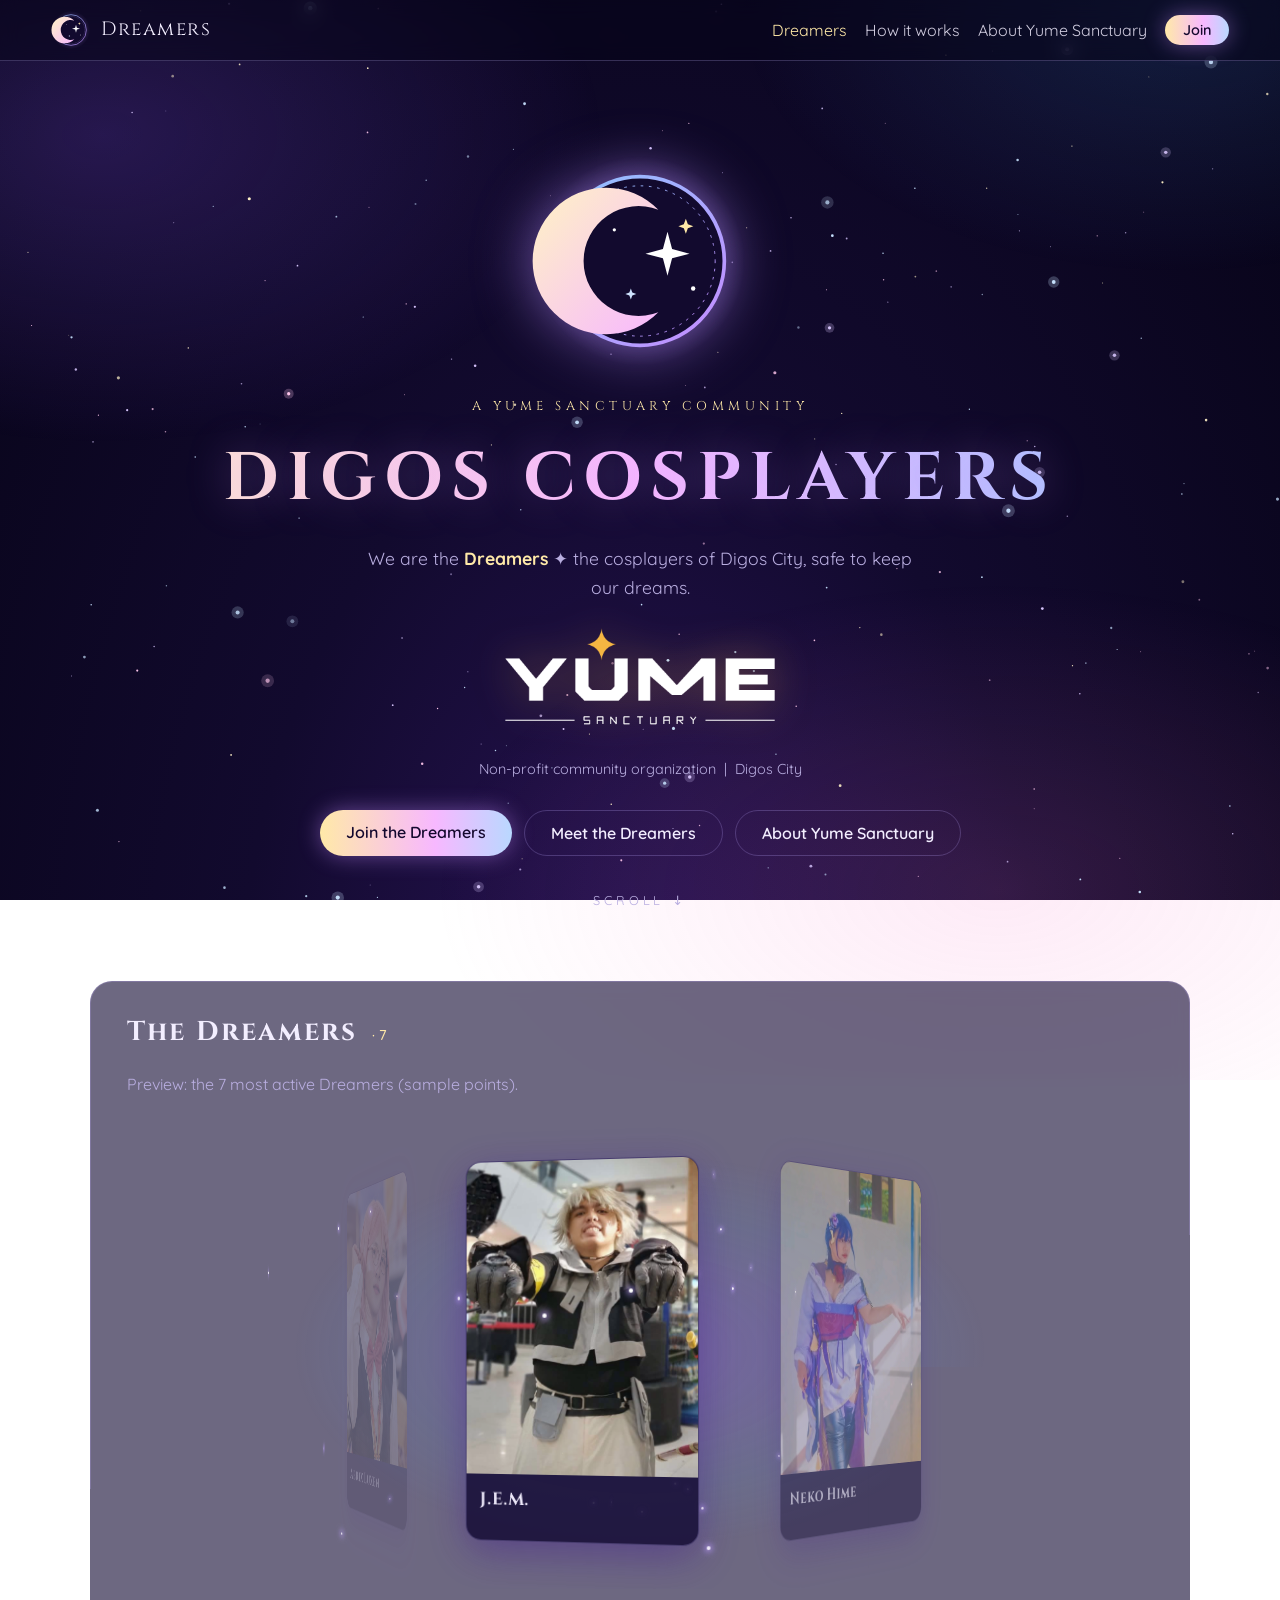
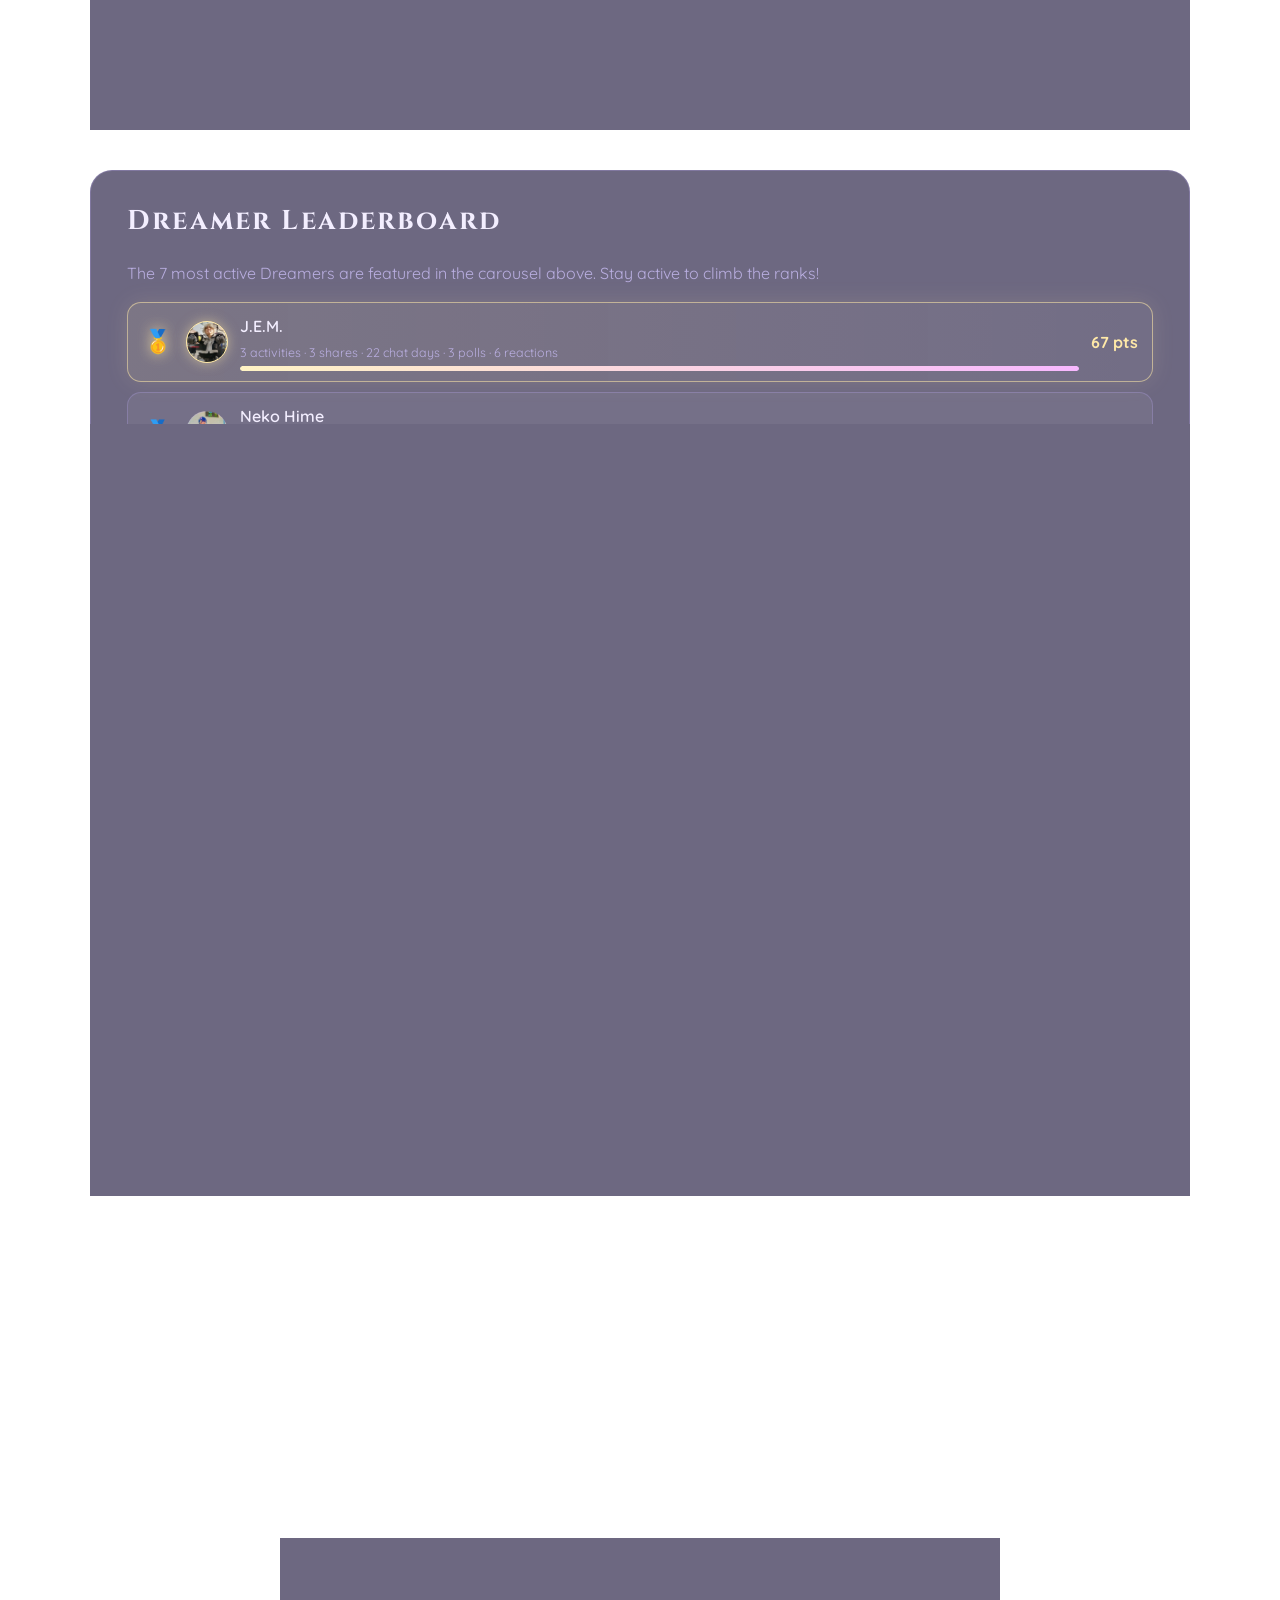
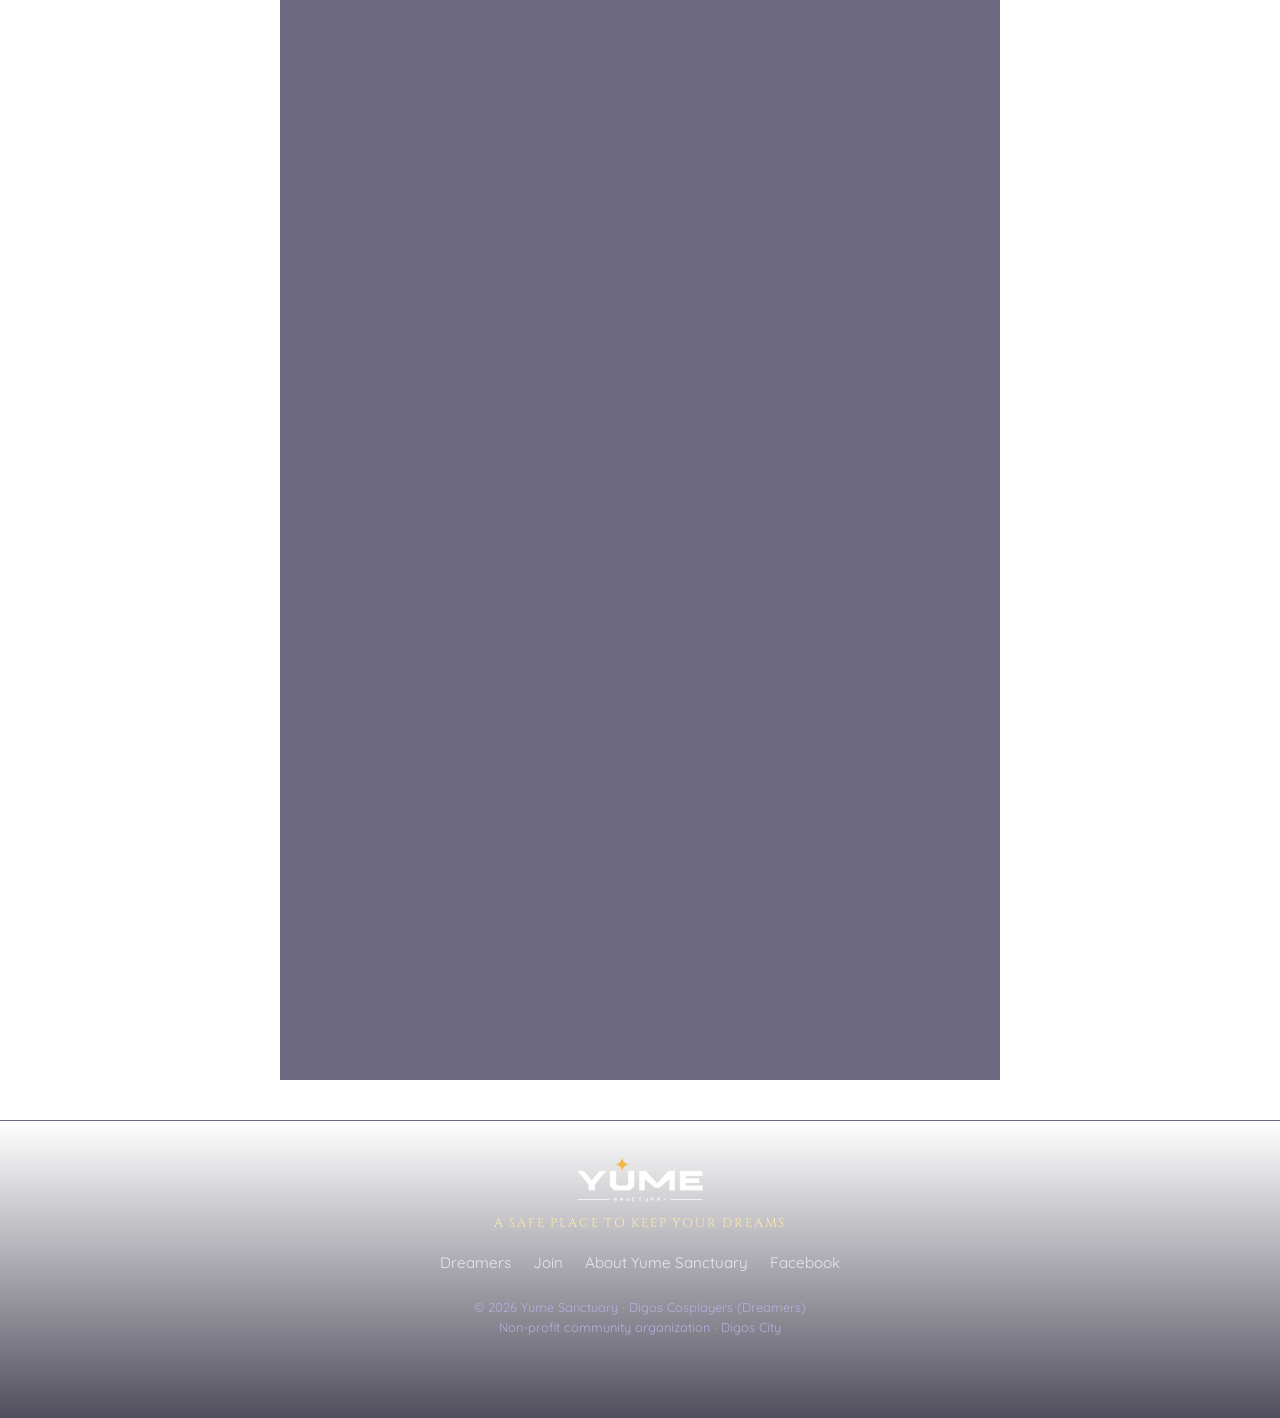
==== index.html @ a228b3a6 "Orbit carousel with stars for ranking mode; A-Z all Dreamers popup Co-Authored-By: Claude Sonnet 5.5" ====
<!doctype html>
<html lang="en">
<head>
<meta charset="utf-8">
<meta name="viewport" content="width=device-width, initial-scale=1">
<title>Yume Sanctuary · Digos Cosplayers · Dreamers</title>
<meta name="description" content="Yume Sanctuary is a non-profit community in Digos City: a safe place to keep your dreams. Meet the Dreamers, the Digos Cosplayers, and join the roster.">
<meta name="theme-color" content="#070418">
<meta property="og:type" content="website">
<meta property="og:title" content="Yume Sanctuary · Digos Cosplayers (Dreamers)">
<meta property="og:description" content="A safe place to keep your dreams. Non-profit community organization, Digos City.">
<meta property="og:image" content="https://james-marketer.github.io/dreamers-digos-cosplayers/logo.svg">
<meta name="twitter:card" content="summary">
<link rel="icon" href="logo.svg?v=36" type="image/svg+xml">
<link rel="preconnect" href="https://fonts.googleapis.com">
<link rel="preconnect" href="https://fonts.gstatic.com" crossorigin>
<link href="https://fonts.googleapis.com/css2?family=Cinzel:wght@500;700&family=Quicksand:wght@400;500;600&family=Noto+Serif+JP:wght@500&display=swap" rel="stylesheet">
<link rel="stylesheet" href="style.css?v=36">
</head>
<body>
<a class="skip" href="#main">Skip to content</a>
<canvas id="sky" aria-hidden="true"></canvas>

<header class="nav">
  <a class="brand" href="#top"><img src="logo.svg?v=36" alt="" width="40" height="40"><span>Dreamers</span></a>
  <button class="menu" id="menu" aria-label="Menu" aria-expanded="false" aria-controls="nav"><span></span><span></span><span></span></button>
  <nav id="nav">
    <a href="#members">Dreamers</a>
    <a href="#how">How it works</a>
    <a href="#about" data-open="yume">About Yume Sanctuary</a>
    <a href="#join" class="btn small">Join</a>
  </nav>
</header>

<main id="main">
<span id="top"></span>
  <!-- HERO -->
  <section class="hero">
    <img class="logo" src="logo.svg?v=36" alt="Dreamers logo" width="200" height="200">
    <p class="eyebrow">a Yume Sanctuary community</p>
    <h1>DIGOS COSPLAYERS</h1>
    <p class="tag">We are the <strong>Dreamers</strong> ✦ the cosplayers of Digos City, safe to keep our dreams.</p>
    <a class="ys" href="https://www.facebook.com/yumesanctuarydigos" target="_blank" rel="noopener noreferrer" aria-label="Yume Sanctuary: a safe place to keep your dreams">
      <img src="yume-sanctuary-light.png" alt="Yume Sanctuary" width="280" height="104">
    </a>
    <p class="muted small">Non-profit community organization &nbsp;|&nbsp; Digos City</p>
    <div class="cta">
      <a href="#join" class="btn">Join the Dreamers</a>
      <a href="#members" class="btn ghost">Meet the Dreamers</a>
      <button type="button" class="btn ghost" data-open="yume">About Yume Sanctuary</button>
    </div>
  </section>

  <!-- DREAMERS ROSTER -->

  <section id="members" class="panel wide">
    <h2>The Dreamers <small id="count"></small></h2>
    <p class="sub" id="memSub">Approved members of Digos Cosplayers.</p>
    <input id="search" class="search" type="search" placeholder="Search by name or character…" aria-label="Search members" hidden>
    <div id="grid" class="grid" aria-live="polite"></div>
    <div id="carCtl" class="car-ctl" hidden>
      <button type="button" id="carPrev" aria-label="Previous dreamer">‹</button>
      <span>Drag, tap a side card, or use the arrows</span>
      <button type="button" id="carNext" aria-label="Next dreamer">›</button>
    </div>
    <p id="gridMsg" class="muted"></p>
    <p class="allwrap"><button type="button" id="allBtn" class="btn ghost" hidden>View all Dreamers</button></p>
  </section>

  <!-- RANKING -->
  <section class="panel wide reveal" id="ranking" hidden>
    <h2>Dreamer Leaderboard</h2>
    <p class="sub">The 7 most active Dreamers are featured in the carousel above. Stay active to climb the ranks!</p>
    <ol id="board" class="board"></ol>
    <p id="boardMsg" class="muted"></p>
    <h3>How to earn points</h3>
    <div class="pts">
      <div><b>+10</b><span>Join a face-to-face community activity</span></div>
      <div><b>+2</b><span>Share one of our activity posts (must be public)</span></div>
      <div><b>+1</b><span>Chat in the group chat or Messenger each day</span></div>
      <div><b>+1</b><span>Answer a poll question</span></div>
      <div><b>+1</b><span>React to a Yume Sanctuary post</span></div>
    </div>
  </section>

  <section class="block reveal" id="how">
    <h2>How joining works</h2>
    <div class="steps">
      <div class="step"><b>1</b><h3>Register</h3><p>Tell us your cosplayer name, a bit about you, and add photo proof of a past cosplay.</p></div>
      <div class="step"><b>2</b><h3>Get approved</h3><p>Our team checks your registration and keeps your phone number private.</p></div>
      <div class="step"><b>3</b><h3>Join the roster</h3><p>Your Dreamer card appears on this page, and you hear about shoots, meetups and events.</p></div>
    </div>
  </section>

  <section id="join" class="panel reveal">
    <h2>Join the Dreamers</h2>
    <p class="sub">Register as a Digos cosplayer. Your phone number is only seen by the organizers. It is never shown on this site.</p>
    <form id="form" novalidate>
      <label>Cosplayer Name *
        <input name="name" required maxlength="80" autocomplete="nickname" placeholder="e.g. Hikari">
      </label>
      <label>Past cosplay (characters / series)
        <textarea name="character" rows="3" maxlength="400" placeholder="List your past cosplays, e.g.&#10;Nezuko Kamado — Demon Slayer&#10;Raiden Shogun — Genshin Impact"></textarea>
      </label>
      <label>About you *
        <textarea name="details" required maxlength="600" rows="4" placeholder="Tell us about yourself, how long you've cosplayed, favorite series…"></textarea>
        <small id="cnt" class="cnt">0 / 600</small>
      </label>
      <label>Proof of past cosplay * <small>(1 to 4 photos, tap to add more)</small>
        <input id="photos" type="file" accept="image/*" multiple>
      </label>
      <div id="previews" class="previews"></div>
      <label>Facebook profile link *
        <input name="facebook" type="url" required placeholder="https://facebook.com/your.profile">
      </label>
      <label>Phone number *
        <input name="phone" type="tel" required inputmode="tel" placeholder="09xx xxx xxxx" autocomplete="tel">
      </label>
      <input class="hp" name="website" tabindex="-1" autocomplete="off" aria-hidden="true">
      <label class="check"><input type="checkbox" name="consent" required>
        <span>I agree that my name, details, photos and Facebook link may be shown on this page once approved. My phone number stays private. I will follow the Yume Sanctuary code of conduct.</span></label>
      <button class="btn" id="submit" type="submit">Send my dream ✦</button>
      <p id="formMsg" class="formmsg" role="status"></p>
    </form>
  </section>
</main>

<footer>
  <a class="flogo" href="https://www.facebook.com/yumesanctuarydigos" target="_blank" rel="noopener noreferrer"><img src="yume-sanctuary-light.png" alt="Yume Sanctuary on Facebook" width="130" height="48"></a>
  <p class="fsub">A safe place to keep your dreams</p>
  <nav class="flinks" aria-label="Footer">
    <a href="#members">Dreamers</a>
    <a href="#join">Join</a>
    <a href="#about" data-open="yume">About Yume Sanctuary</a>
    <a href="https://www.facebook.com/yumesanctuarydigos" target="_blank" rel="noopener noreferrer">Facebook</a>
  </nav>
  <p class="fcopy">© <span id="yr"></span> Yume Sanctuary · Digos Cosplayers (Dreamers)<br>Non-profit community organization · Digos City</p>
</footer>

<div id="roster" class="modal" role="dialog" aria-modal="true" aria-labelledby="rosterTitle" hidden>
  <div class="modal-box narrow">
    <button type="button" class="modal-x" data-close aria-label="Close">×</button>
    <header class="modal-head"><h2 id="rosterTitle">All Dreamers</h2><p class="sub" id="rosterSub"></p></header>
    <ol id="rosterList" class="rlist"></ol>
  </div>
</div>

<div id="yume" class="modal" role="dialog" aria-modal="true" aria-labelledby="yumeTitle" hidden>
  <div class="modal-box">
    <button type="button" class="modal-x" data-close aria-label="Close">×</button>
    <header class="modal-head">
      <img src="yume-sanctuary-light.png" alt="Yume Sanctuary" width="200" height="74">
      <h2 id="yumeTitle">About Yume Sanctuary</h2>
      <p class="muted">A safe place to keep your dreams · Non-profit community organization, Digos City</p>
      <a class="btn small" href="https://www.facebook.com/yumesanctuarydigos" target="_blank" rel="noopener noreferrer">Visit our Facebook page</a>
    </header>
  <!-- ABOUT / NAME MEANING -->
  <section id="about" class="panel wide">
    <h2>The meaning behind our name</h2>
    <div class="equation">
      <div><b class="jp">夢</b><span>Yume</span><small>Dream</small></div>
      <i>+</i>
      <div><b>⌂</b><span>Sanctuary</span><small>A safe place</small></div>
      <i>=</i>
      <div class="sum"><b>✦</b><span>A safe place to keep your dreams</span></div>
    </div>
    <p class="center">Every member's passion is <strong>safe, respected and celebrated</strong> here.</p>
    <p class="center muted">Yume Sanctuary is a non-profit that creates safe, fun and interactive events for the youth of Digos. The <strong>Dreamers</strong> are our cosplay community: Digos cosplayers of every level.</p>
  </section>

  <!-- WHY WE EXIST -->
  <section id="why" class="block">
    <h2>Why we exist</h2>
    <div class="cards">
      <div class="perk"><span>☾</span><h3>Hobbies still face judgment</h3><p>Cosplay and other interests are not yet widely accepted, so many young people hide what they love.</p></div>
      <div class="perk"><span>➤</span><h3>Events are far from home</h3><p>Davao and GenSan are the usual destinations, costing Digos hobbyists hours of travel and a lot of money.</p></div>
      <div class="perk"><span>⌂</span><h3>Digos needs its own place</h3><p>Digos has the fans but no year-round, community-run place built for them to meet, play and grow. They deserve a sanctuary close to home.</p></div>
    </div>
  </section>

  <!-- VISION & MISSION -->
  <section id="mission" class="panel wide">
    <h2>Our vision</h2>
    <blockquote>A Digos where every young person can dream freely and pursue what they love, with friends and without judgment, in a community strong enough to sustain itself.</blockquote>
    <div class="chips"><span>Safe</span><span>Local</span><span>Self-sustaining</span></div>

    <h2 class="gap">Our mission</h2>
    <p class="sub">Yume Sanctuary is a non-profit that creates safe, fun and interactive events for the youth of Digos.</p>
    <div class="cards five">
      <div class="mini"><h3>Organize events</h3><p>TCG, Pokémon, cosplay, fighting games and more.</p></div>
      <div class="mini"><h3>Protect the community</h3><p>Clear conduct rules, trained volunteers, safe reporting.</p></div>
      <div class="mini"><h3>Normalize hobbies</h3><p>Try cosplay and new hobbies without judgment.</p></div>
      <div class="mini"><h3>Partner locally</h3><p>Work with local businesses such as Minna and Maivan.</p></div>
      <div class="mini"><h3>Keep Digos at the center</h3><p>Make Digos the hub, not Davao or GenSan, and save families the time and cost of travel.</p></div>
    </div>
  </section>

  <!-- WHAT WE BRING -->
  <section id="bring" class="block">
    <h2>What we bring to Digos</h2>
    <div class="cards five">
      <div class="mini"><h3>TCG</h3><p>Tournaments, trading and casual play.</p></div>
      <div class="mini hl"><h3>Cosplay</h3><p>Meetups and showcases for all levels. This is where the Dreamers shine.</p></div>
      <div class="mini"><h3>Pokémon</h3><p>Leagues, trade days and meetups.</p></div>
      <div class="mini"><h3>Fighting games</h3><p>Tekken and other competitive games.</p></div>
      <div class="mini"><h3>And more</h3><p>Hobbies our community asks for.</p></div>
    </div>
  </section>

  <!-- PROOF: HOBBY MANIA -->
  <section id="event" class="panel wide">
    <h2>Proof it works: Hobby Mania Digos</h2>
    <p class="sub">Hobbie.TaaT's Hobby Mania, Digos Edition, organized by Hobbie.TaaT with GMall of Digos.</p>
    <div class="facts">
      <div><small>Dates</small><b>October 4 to 10, 2026</b></div>
      <div><small>Venue</small><b>Atrium, Upper Ground Floor, GMall of Digos</b></div>
    </div>
    <div class="stats">
      <div><b data-n="7">7</b><span>days of hobby activities</span></div>
      <div><b data-n="5">5+</b><span>TCG titles in tournaments</span></div>
      <div><b data-n="6">6</b><span>Mindanao cities invited</span></div>
    </div>

    <h3 class="gap">A full week of hobbies</h3>
    <div class="cards four">
      <div class="mini"><h3>TCG tournaments</h3><p>Pokémon, Flesh and Blood, Yu-Gi-Oh!, Vanguard, Cookie Run.</p></div>
      <div class="mini"><h3>Beyblade</h3><p>A tournament for the strongest combo.</p></div>
      <div class="mini hl"><h3>Cosplay Showdown</h3><p>Characters brought to life on stage.</p></div>
      <div class="mini"><h3>Learn to Play</h3><p>Beginner sessions for new TCG players.</p></div>
      <div class="mini"><h3>Exhibits</h3><p>Toys, figures, diecast and trading cards.</p></div>
      <div class="mini"><h3>Merchants</h3><p>Collectibles, cards and rare finds.</p></div>
      <div class="mini"><h3>Special guests</h3><p>Guests invited to Digos for the week.</p></div>
      <div class="mini"><h3>Champions</h3><p>Day 1 titles in FAB, Cookie Run, Yu-Gi-Oh! and Vanguard.</p></div>
    </div>

    <h3 class="gap">Online reach of the event</h3>
    <div class="reach" id="reach"></div>

    <h3 class="gap">A call to all of Mindanao</h3>
    <p>The call went out to <strong>Digos, Davao, GenSan, Koronadal, Tagum and CDO</strong> to meet in one venue in Digos. What the event showed: the energy is already here. What Yume adds: <strong>a safe, year-round home for that energy, run by the community itself.</strong></p>
    <p class="src">Source: Facebook posts by Hobbie.TaaT, Gaisano Mall of Digos and Panorama Club of Cor Jesu College (public, as of Oct 19, 2026).</p>
  </section>

  <!-- HUB -->
  <section id="hub" class="block">
    <h2>Digos as the regional hub</h2>
    <div class="cards two">
      <div class="perk"><h3>Today</h3><p>Digos hobbyists travel to Davao or GenSan, spending time and money to attend events.</p></div>
      <div class="perk hl"><h3>Our goal</h3><p>Digos hosts the events, so the community and its visitors come to us.</p></div>
    </div>
  </section>

  <!-- GOALS -->
  <section id="goals" class="panel wide">
    <h2>From one week to year-round</h2>
    <div class="steps">
      <div class="step"><b>1</b><h3>Start small</h3><ul><li>Small, regular events with local business partners</li><li>Code of conduct and safety team in place</li><li>A core team of volunteers</li></ul></div>
      <div class="step"><b>2</b><h3>Make Digos a hub</h3><ul><li>Recurring TCG, Pokémon, cosplay, Beyblade and Tekken events</li><li>Draw hobbyists from nearby cities</li><li>Partner with schools and local government</li></ul></div>
      <div class="step"><b>3</b><h3>Sustain ourselves</h3><ul><li>Community-funded events with no sponsor needed</li><li>Local youth trained to lead and organize</li><li>Digos known as the region's hobby-event hub</li></ul></div>
    </div>
  </section>

  <!-- SAFETY -->
  <section id="safety" class="block">
    <h2>A sanctuary you can trust</h2>
    <div class="cards four">
      <div class="perk"><span>✦</span><h3>Clear code of conduct</h3><p>No harassment, bullying or hate. Posted and enforced at every event.</p></div>
      <div class="perk"><span>☾</span><h3>Trained volunteers</h3><p>Friendly staff on hand to keep everyone safe and welcome.</p></div>
      <div class="perk"><span>❖</span><h3>Safe reporting</h3><p>A simple, private way to raise concerns, and we act on them.</p></div>
      <div class="perk"><span>♡</span><h3>Open to every newcomer</h3><p>Youth-focused, beginner-friendly and judgment-free.</p></div>
    </div>
  </section>

  <!-- SELF-SUSTAINING -->
  <section id="path" class="panel wide">
    <h2>The path to self-sustaining</h2>
    <div class="steps">
      <div class="step"><b>①</b><h3>Partner-supported</h3><p>Local businesses such as <strong>Minna</strong> and <strong>Maivan</strong> help us host the first events.</p></div>
      <div class="step"><b>②</b><h3>Community-funded</h3><p>Ticket fees, vendor booths, merch and memberships begin to cover costs.</p></div>
      <div class="step"><b>③</b><h3>Self-sustaining</h3><p>The community funds its own events, with no sponsor required.</p></div>
    </div>
    <p class="center gap"><em>Our long-term test: can the community run an event without outside sponsors?</em></p>
  </section>

  <!-- VALUES -->
  <section id="values" class="block">
    <h2>What we stand for</h2>
    <div class="cards six">
      <div class="mini"><h3>Safety</h3><p>Everyone can be themselves.</p></div>
      <div class="mini"><h3>Acceptance</h3><p>Every hobby is welcome.</p></div>
      <div class="mini"><h3>Community first</h3><p>Members shape our events.</p></div>
      <div class="mini"><h3>Local pride</h3><p>Growing Digos together.</p></div>
      <div class="mini"><h3>Sustainability</h3><p>Built to stand on our own.</p></div>
      <div class="mini"><h3>Fun</h3><p>Play, laugh and make friends.</p></div>
    </div>
  </section>

  <!-- PARTNER -->
  <section id="partner" class="panel wide">
    <h2>Ways to partner with us</h2>
    <div class="cards four">
      <div class="mini"><h3>Venues and malls</h3><p>Host events in your space and bring steady foot traffic from young hobbyists.</p></div>
      <div class="mini"><h3>Local businesses</h3><p>Booths, co-branding and product exposure to an engaged community.</p></div>
      <div class="mini"><h3>Schools and student groups</h3><p>Volunteers, photo and media teams, and youth leaders.</p></div>
      <div class="mini"><h3>Sponsors</h3><p>Prizes and tournament support, or backing for our safety program.</p></div>
    </div>
    <p class="center">Partners gain goodwill, visibility with young hobbyists, and a place at the start of Digos' hobby hub.</p>
    <h2 class="center gap">One city. One community.</h2>
    <p class="center sub">Dream freely. Play together. Help us build Digos' sanctuary for dreams.</p>
    <div class="cta">
      <a class="btn" id="btnPartner" href="#join">Partner</a>
      <a class="btn" id="btnVolunteer" href="#join">Volunteer</a>
      <a class="btn ghost" href="#join">Attend</a>
    </div>
    <p id="contactLine" class="center muted small" hidden></p>
  </section>


  </div>
</div>

<button id="toTop" class="totop" aria-label="Back to top" hidden>↑</button>

<div id="lb" class="lb" hidden>
  <button class="lbx" aria-label="Close">×</button>
  <button class="lbn prev" aria-label="Previous">‹</button>
  <img alt="Cosplay proof">
  <button class="lbn next" aria-label="Next">›</button>
</div>

<script src="config.js?v=36"></script>
<script src="app.js?v=36"></script>
</body>
</html>
---- style.css ----
:root{
  --bg:#070418; --ink:#f3eeff; --muted:#b9aee0; --line:rgba(190,170,255,.25);
  --card:rgba(20,12,52,.62); --accent:#c58bff; --accent2:#8ec5ff; --gold:#ffe9a8;
}
*{box-sizing:border-box}
html{scroll-behavior:smooth}
body{
  margin:0; color:var(--ink); font-family:"Quicksand",system-ui,sans-serif; line-height:1.65;
  background:radial-gradient(ellipse at 50% 120%,#2a1458 0%,#120a2e 45%,var(--bg) 100%) fixed;
  min-height:100vh;
}
#sky{position:fixed; inset:0; width:100%; height:100%; z-index:-1; display:block}
a{color:var(--accent2)}
h1,h2,.brand span,.eyebrow{font-family:"Cinzel",serif}

.nav{
  position:sticky; top:0; z-index:10; display:flex; justify-content:space-between; align-items:center;
  padding:10px max(16px,4vw); backdrop-filter:blur(10px); background:rgba(7,4,24,.55); border-bottom:1px solid var(--line);
}
.brand{display:flex; align-items:center; gap:10px; text-decoration:none; color:var(--ink); font-size:1.2rem; letter-spacing:.08em}
.nav nav{display:flex; gap:18px; align-items:center}
.nav nav a{color:var(--ink); text-decoration:none; opacity:.85}
.nav nav a:hover{opacity:1}

.hero{text-align:center; padding:clamp(48px,10vh,110px) 16px 70px}
.logo{width:min(220px,55vw); height:auto; filter:drop-shadow(0 0 28px rgba(181,140,255,.6)); animation:float 6s ease-in-out infinite}
@keyframes float{50%{transform:translateY(-10px)}}
.eyebrow{margin:18px 0 0; letter-spacing:.35em; text-transform:uppercase; font-size:.8rem; color:var(--gold)}
h1{margin:6px 0 10px; font-size:clamp(2rem,7vw,4.2rem); letter-spacing:.12em;
  background:linear-gradient(90deg,#fff3c4,#f7b8ff,#8ec5ff); -webkit-background-clip:text; background-clip:text; color:transparent;
  text-shadow:0 0 40px rgba(197,139,255,.35)}
.ys{display:inline-block; margin:22px 0 8px}
.ys img{display:block; height:auto; width:min(280px,70vw); filter:drop-shadow(0 0 22px rgba(245,182,66,.35))}
.tag{margin:0 auto; max-width:34rem; color:var(--muted); font-size:1.1rem}
.tag strong{color:var(--gold)}
.cta{margin-top:28px; display:flex; gap:12px; justify-content:center; flex-wrap:wrap}

.btn{
  display:inline-block; border:0; cursor:pointer; text-decoration:none; font:600 1rem "Quicksand",sans-serif; color:#14082e;
  padding:12px 26px; border-radius:999px; background:linear-gradient(90deg,#ffe9a8,#f7b8ff 60%,#b9d8ff);
  box-shadow:0 0 22px rgba(197,139,255,.45); transition:transform .15s, box-shadow .15s;
}
.btn:hover{transform:translateY(-2px); box-shadow:0 0 32px rgba(197,139,255,.7)}
.btn:disabled{opacity:.6; cursor:wait; transform:none}
.btn.small{padding:6px 18px}
.btn.ghost{background:transparent; color:var(--ink); border:1px solid var(--line); box-shadow:none}

.panel{
  max-width:720px; margin:0 auto 40px; padding:28px clamp(18px,4vw,36px);
  background:var(--card); border:1px solid var(--line); border-radius:22px; backdrop-filter:blur(8px);
}
.panel.wide{max-width:1100px}
.panel h2{margin:0 0 8px; font-size:1.7rem; letter-spacing:.08em}
.panel h2 span{color:var(--accent)}
.sub,.muted{color:var(--muted)}

.grid{display:grid; grid-template-columns:repeat(auto-fill,minmax(220px,1fr)); gap:18px; margin-top:18px}
.card{background:rgba(255,255,255,.05); border:1px solid var(--line); border-radius:16px; overflow:hidden; display:flex; flex-direction:column}
.card .ph{aspect-ratio:3/4; background:#1a1040 center/cover; position:relative}
.card .ph .count{position:absolute; right:8px; bottom:8px; background:rgba(0,0,0,.6); border-radius:999px; padding:0 9px; font-size:.8rem}
.card .body{padding:12px 14px 16px}
.card h3{margin:0; font-family:"Cinzel",serif; font-size:1.1rem}
.card .chr{color:var(--gold); font-size:.88rem; margin:2px 0 6px}
.card p{margin:0 0 8px; font-size:.92rem; color:var(--muted)}

form{display:grid; gap:14px; margin-top:16px}
label{display:grid; gap:6px; font-weight:600}
label small{font-weight:400; color:var(--muted)}
input,textarea{
  width:100%; padding:11px 14px; border-radius:12px; border:1px solid var(--line); background:rgba(7,4,24,.7);
  color:var(--ink); font:inherit;
}
input:focus,textarea:focus{outline:2px solid var(--accent); outline-offset:1px}
input[type=file]{padding:9px}
.check{display:flex; gap:10px; align-items:flex-start; font-weight:400; color:var(--muted)}
.check input{width:auto; margin-top:5px}
.hp{position:absolute; left:-9999px; opacity:0}
.previews{display:flex; gap:8px; flex-wrap:wrap}
.previews img{width:78px; height:78px; object-fit:cover; border-radius:10px; border:1px solid var(--line)}
.formmsg{min-height:1.5em; margin:0; font-weight:600}
.formmsg.ok{color:#9dffc0}
.formmsg.err{color:#ff9db0}

footer{display:flex; align-items:center; justify-content:center; gap:10px; padding:30px 16px 40px; color:var(--muted); font-size:.9rem}
footer p{margin:0}

@media (max-width:900px){ .nav nav a:not(.btn){display:none} }
@media (prefers-reduced-motion:reduce){ .logo{animation:none} html{scroll-behavior:auto} }

/* ---------- v2 upgrades ---------- */
body::before{
  content:""; position:fixed; inset:-20%; z-index:-2; pointer-events:none;
  background:
    radial-gradient(40% 35% at 20% 25%, rgba(142,90,255,.22), transparent 70%),
    radial-gradient(35% 30% at 80% 15%, rgba(80,160,255,.16), transparent 70%),
    radial-gradient(45% 35% at 70% 85%, rgba(247,120,200,.15), transparent 70%);
  animation:nebula 40s ease-in-out infinite alternate;
}
@keyframes nebula{to{transform:translate(4%,3%) scale(1.08)}}

.reveal{opacity:0; transform:translateY(24px); transition:opacity .7s ease, transform .7s ease}
.reveal.in{opacity:1; transform:none}
.no-js .reveal{opacity:1; transform:none}

.perks{max-width:1100px; margin:0 auto 40px; padding:0 16px; display:grid; grid-template-columns:repeat(auto-fit,minmax(240px,1fr)); gap:16px}
.perk{background:var(--card); border:1px solid var(--line); border-radius:20px; padding:22px; text-align:center; backdrop-filter:blur(8px); transition:transform .25s, border-color .25s}
.perk:hover{transform:translateY(-4px); border-color:var(--accent)}
.perk span{font-size:1.8rem; color:var(--gold); text-shadow:0 0 18px rgba(255,233,168,.7)}
.perk h3{margin:6px 0; font-family:"Cinzel",serif}
.perk p{margin:0; color:var(--muted); font-size:.95rem}

h2 small{font:500 .9rem "Quicksand",sans-serif; color:var(--gold); letter-spacing:0; margin-left:6px}
.search{margin-top:12px; max-width:360px}
.card{transition:transform .25s, box-shadow .25s}
.card:hover{transform:translateY(-4px); box-shadow:0 10px 30px rgba(120,70,255,.35)}
.card .ph{cursor:zoom-in}
.cnt{text-align:right; font-weight:400}

.previews .pv{position:relative}
.previews .pv button{position:absolute; top:-6px; right:-6px; width:22px; height:22px; border-radius:50%; border:0; cursor:pointer; background:#ff6b8a; color:#fff; font-size:14px; line-height:1}

.lb{position:fixed; inset:0; z-index:50; background:rgba(4,2,14,.92); display:flex; align-items:center; justify-content:center; padding:20px}
.lb[hidden]{display:none}
.lb img{max-width:100%; max-height:90vh; border-radius:12px; box-shadow:0 0 50px rgba(150,100,255,.4)}
.lb button{position:absolute; background:rgba(255,255,255,.12); color:#fff; border:0; cursor:pointer; border-radius:50%; width:44px; height:44px; font-size:26px}
.lbx{top:16px; right:16px}
.lbn.prev{left:12px} .lbn.next{right:12px}

.nav nav a.on:not(.btn){color:var(--gold); opacity:1}
a:focus-visible,button:focus-visible{outline:2px solid var(--gold); outline-offset:3px}

/* ---------- Yume content sections ---------- */
.small{font-size:.9rem}
.center{text-align:center}
.gap{margin-top:34px}
.block{max-width:1100px; margin:0 auto 40px; padding:0 16px}
.block>h2{text-align:center; font-size:1.7rem; letter-spacing:.08em; margin:0 0 18px}
.panel h3{font-family:"Cinzel",serif; margin:0 0 10px; letter-spacing:.05em}
.cards{display:grid; gap:14px; grid-template-columns:repeat(auto-fit,minmax(230px,1fr))}
.cards.five{grid-template-columns:repeat(auto-fit,minmax(190px,1fr))}
.cards.six{grid-template-columns:repeat(auto-fit,minmax(160px,1fr))}
.cards.two{grid-template-columns:repeat(auto-fit,minmax(280px,1fr))}
.mini{background:rgba(255,255,255,.05); border:1px solid var(--line); border-radius:16px; padding:16px 18px; transition:transform .25s,border-color .25s}
.mini:hover{transform:translateY(-3px); border-color:var(--accent)}
.mini h3{font-size:1rem; margin:0 0 4px; color:var(--gold)}
.mini p{margin:0; color:var(--muted); font-size:.92rem}
.hl{border-color:var(--gold)!important; box-shadow:0 0 24px rgba(255,233,168,.15)}
.block .perk h3{font-size:1.05rem}
.block .perk{text-align:left}
.block .perk span{display:block}
.jp{font-family:"Noto Serif JP",serif}

.equation{display:flex; flex-wrap:wrap; align-items:stretch; justify-content:center; gap:14px; margin:20px 0}
.equation>div{text-align:center; background:rgba(255,255,255,.05); border:1px solid var(--line); border-radius:16px; padding:16px 22px; min-width:150px; display:flex; flex-direction:column; justify-content:center}
.equation b{font-size:2.4rem; line-height:1; color:var(--gold)}
.equation span{font-family:"Cinzel",serif; font-size:1.1rem}
.equation small{color:var(--muted)}
.equation i{font-style:normal; font-size:1.8rem; align-self:center; color:var(--accent)}
.equation .sum{border-color:var(--gold); background:rgba(255,233,168,.08); max-width:230px}
.equation .sum b{font-size:1.6rem}

blockquote{margin:14px 0; padding:6px 0 6px 18px; border-left:3px solid var(--gold); font-size:1.15rem; font-style:italic}
.chips{display:flex; gap:10px; flex-wrap:wrap}
.chips span{padding:6px 18px; border:1px solid var(--gold); border-radius:999px; color:var(--gold); font-weight:600}

.facts{display:grid; grid-template-columns:repeat(auto-fit,minmax(240px,1fr)); gap:14px; margin:14px 0}
.facts div{background:rgba(255,255,255,.05); border:1px solid var(--line); border-radius:14px; padding:12px 16px}
.facts small{display:block; color:var(--muted); text-transform:uppercase; letter-spacing:.12em; font-size:.72rem}
.stats{display:grid; grid-template-columns:repeat(auto-fit,minmax(170px,1fr)); gap:14px}
.stats div{text-align:center; padding:14px; border-radius:16px; background:linear-gradient(160deg,rgba(197,139,255,.18),rgba(142,197,255,.1)); border:1px solid var(--line)}
.stats b{display:block; font:700 2.6rem "Cinzel",serif; color:var(--gold)}
.stats span{color:var(--muted)}
.src{color:var(--muted); font-size:.8rem; margin-top:18px}

.reach{display:grid; gap:12px; margin-top:8px}
.reach .lg{color:var(--muted); font-size:.9rem}
.reach .lg i{display:inline-block; width:12px; height:12px; border-radius:3px; margin:0 4px 0 10px; vertical-align:-1px}
.r{background:#c58bff} .s{background:#ffe9a8}
.reach .row{display:grid; grid-template-columns:150px 1fr; gap:12px; align-items:center; font-size:.9rem}
.reach .bars{display:grid; gap:4px}
.reach .bar{height:20px; width:var(--w); border-radius:0 6px 6px 0; position:relative; min-width:4px}
.reach .bar em{position:absolute; left:calc(100% + 8px); top:0; font-style:normal; font-size:.8rem; color:var(--ink)}
@media (max-width:560px){ .reach .row{grid-template-columns:1fr} }

.steps{display:grid; gap:14px; grid-template-columns:repeat(auto-fit,minmax(250px,1fr))}
.step{background:rgba(255,255,255,.05); border:1px solid var(--line); border-radius:18px; padding:18px 20px}
.step>b{display:inline-grid; place-items:center; width:38px; height:38px; border-radius:50%; background:linear-gradient(135deg,#ffe9a8,#f7b8ff); color:#14082e; font-size:1.1rem; margin-bottom:8px}
.step h3{margin:0 0 6px}
.step ul{margin:0; padding-left:18px; color:var(--muted)}
.step p{margin:0; color:var(--muted)}

/* ---------- polish ---------- */
.skip{position:absolute; left:-999px; top:8px; z-index:100; background:#fff; color:#14082e; padding:8px 14px; border-radius:8px}
.skip:focus{left:8px}
.menu{display:none; background:none; border:1px solid var(--line); border-radius:10px; padding:9px 10px; cursor:pointer}
.menu span{display:block; width:20px; height:2px; background:var(--ink); margin:4px 0; border-radius:2px; transition:transform .2s, opacity .2s}
.menu[aria-expanded=true] span:nth-child(1){transform:translateY(6px) rotate(45deg)}
.menu[aria-expanded=true] span:nth-child(2){opacity:0}
.menu[aria-expanded=true] span:nth-child(3){transform:translateY(-6px) rotate(-45deg)}
@media (max-width:900px){
  .menu{display:block}
  .nav nav{display:none; position:absolute; top:100%; left:0; right:0; flex-direction:column; align-items:stretch; gap:0; padding:8px 16px 16px; background:rgba(10,6,30,.96); backdrop-filter:blur(12px); border-bottom:1px solid var(--line)}
  .nav nav.open{display:flex}
  .nav nav a, .nav nav a:not(.btn){display:block!important; padding:12px 6px; border-bottom:1px solid var(--line); font-size:1.05rem}
  .nav nav a.btn{margin-top:12px; text-align:center; border:0; padding:12px}
}
.totop{position:fixed; right:16px; bottom:18px; z-index:20; width:46px; height:46px; border-radius:50%; border:1px solid var(--line); background:rgba(20,12,52,.85); color:var(--gold); font-size:1.3rem; cursor:pointer; backdrop-filter:blur(8px); box-shadow:0 0 18px rgba(197,139,255,.35)}
.totop[hidden]{display:none}
.spark{position:fixed; z-index:60; pointer-events:none; font-size:1.3rem; animation:spark 1.3s ease-out forwards}
@keyframes spark{to{transform:translate(var(--x),var(--y)) rotate(200deg) scale(.4); opacity:0}}
.hero::after{content:"scroll ↓"; display:block; margin-top:34px; color:var(--muted); font-size:.8rem; letter-spacing:.3em; text-transform:uppercase; animation:bob 2.2s ease-in-out infinite}
@keyframes bob{50%{transform:translateY(6px)}}
#top{display:block; position:absolute; top:0}

.nav nav a.btn,.nav nav a.btn:hover{color:#14082e; opacity:1}

/* ---------- Yume popup ---------- */
.navlink,.linkbtn{background:none; border:0; font:inherit; color:var(--ink); opacity:.85; cursor:pointer; padding:0}
.navlink:hover,.linkbtn:hover{opacity:1; color:var(--gold)}
.linkbtn{color:var(--accent2); text-decoration:underline}
footer{flex-wrap:wrap; text-align:center}
@media (max-width:900px){ .nav nav .navlink{display:block; text-align:left; padding:12px 6px; border-bottom:1px solid var(--line); font-size:1.05rem; width:100%} }
.modal{position:fixed; inset:0; z-index:70; background:rgba(4,2,14,.82); backdrop-filter:blur(6px); overflow-y:auto; padding:clamp(10px,3vw,40px); animation:fadein .25s}
.modal[hidden]{display:none}
@keyframes fadein{from{opacity:0}}
.modal-box{position:relative; max-width:1000px; margin:0 auto; background:linear-gradient(180deg,#1a1042,#0d0826); border:1px solid var(--line); border-radius:24px; padding:clamp(18px,3vw,36px); box-shadow:0 0 60px rgba(150,100,255,.35); animation:pop .3s ease-out}
@keyframes pop{from{transform:translateY(24px) scale(.97); opacity:0}}
.modal-x{position:sticky; top:0; float:right; z-index:2; width:42px; height:42px; border-radius:50%; border:1px solid var(--line); background:rgba(20,12,52,.9); color:#fff; font-size:1.6rem; cursor:pointer}
.modal-head{text-align:center; margin-bottom:24px}
.modal-head img{height:auto; max-width:60vw}
.modal-head h2{margin:8px 0 4px; font-size:1.8rem; letter-spacing:.08em}
.modal .panel,.modal .block{max-width:none; margin:0 0 22px; padding-left:clamp(14px,3vw,28px); padding-right:clamp(14px,3vw,28px)}
.modal .block{padding:0}
.modal .panel{background:rgba(255,255,255,.04)}
@media (prefers-reduced-motion:reduce){ .modal,.modal-box{animation:none} }

.nav nav .navlink{font-family:"Quicksand",sans-serif; font-size:1rem; font-weight:400; background:none; border:0; border-radius:0; padding:0; color:var(--ink); opacity:.85}
.nav nav .navlink:hover{opacity:1; color:var(--gold)}
@media (max-width:900px){ .nav nav .navlink{padding:12px 6px} }

/* ---------- footer ---------- */
footer{flex-direction:column; gap:10px; margin-top:20px; padding:34px 16px 44px; border-top:1px solid var(--line); background:linear-gradient(180deg,transparent,rgba(7,4,24,.7))}
.flogo img{display:block; height:auto; width:130px; opacity:.95}
.fsub{margin:0; color:var(--gold); font-family:"Cinzel",serif; letter-spacing:.14em; font-size:.8rem; text-transform:uppercase}
.flinks{display:flex; flex-wrap:wrap; justify-content:center; gap:6px 22px; margin:6px 0}
.flinks a{color:var(--ink); opacity:.85; text-decoration:none; font-size:.95rem}
.flinks a:hover{opacity:1; color:var(--gold)}
.fcopy{margin:6px 0 0; font-size:.8rem; line-height:1.6; color:var(--muted); text-align:center}
textarea[name=character]{resize:vertical; min-height:84px}

.card .chr{white-space:pre-line}

footer{padding-bottom:80px}

/* ---------- featured dreamer ---------- */
.feat-list{display:grid; gap:20px}
.feat{display:grid; grid-template-columns:1.3fr 1fr; background:var(--card); border:1px solid var(--gold); border-radius:24px; overflow:hidden; box-shadow:0 0 40px rgba(255,233,168,.15); backdrop-filter:blur(8px)}
.feat-ph{position:relative; min-height:380px; background:#1a1040 center/cover; cursor:zoom-in}
.feat-ph .badge{position:absolute; left:14px; top:14px; background:linear-gradient(90deg,#ffe9a8,#f7b8ff); color:#14082e; font-weight:700; padding:4px 14px; border-radius:999px; font-size:.85rem}
.feat-body{padding:26px clamp(18px,3vw,34px); display:flex; flex-direction:column; justify-content:center; gap:8px}
.feat-body h3{margin:0; font:700 1.8rem "Cinzel",serif; letter-spacing:.06em}
.feat-body .chr{color:var(--gold); white-space:pre-line}
.feat-body p{margin:0; color:var(--muted)}
.feat-body .btn{align-self:flex-start; margin-top:8px}
@media (max-width:720px){ .feat{grid-template-columns:1fr} .feat-ph{min-height:280px} }

.card .ph{background-position:center 22%}

/* ---------- 3D carousel ---------- */
.carousel{--cw:210px; position:relative; height:420px; margin-top:10px; perspective:1300px; overflow:hidden; touch-action:pan-y; user-select:none; -webkit-user-select:none; cursor:grab; display:block}
.carousel:active{cursor:grabbing}
.carousel .ring{position:absolute; left:50%; top:18px; width:0; height:0; transform-style:preserve-3d; will-change:transform}
.carousel .card{position:absolute; left:calc(var(--cw) / -2); top:0; width:var(--cw); backface-visibility:hidden; -webkit-backface-visibility:hidden; background:rgba(22,14,56,.92)}
.carousel .card:hover{box-shadow:0 10px 30px rgba(120,70,255,.35)}
.carousel .card .ph{cursor:pointer; -webkit-user-drag:none}
.car-ctl{display:flex; align-items:center; justify-content:center; gap:16px; margin-top:6px; color:var(--muted); font-size:.85rem}
.car-ctl[hidden]{display:none}
.car-ctl button{width:44px; height:44px; border-radius:50%; border:1px solid var(--line); background:rgba(20,12,52,.85); color:var(--gold); font-size:1.5rem; cursor:pointer}
.car-ctl button:hover{border-color:var(--gold)}
@media (max-width:520px){ .carousel{--cw:180px; height:380px} }

.carousel{perspective:1100px}
.carousel .card{transition:box-shadow .2s}

/* Leaderboard */
.board{list-style:none; margin:16px 0 22px; padding:0; display:grid; gap:10px}
.board li{display:flex; align-items:center; gap:12px; padding:10px 14px; border:1px solid var(--line); border-radius:14px; background:rgba(255,255,255,.05)}
.board .rk{width:2rem; text-align:center; font:700 1.1rem "Cinzel",serif; color:var(--gold)}
.board li:nth-child(1) .rk{font-size:1.4rem; text-shadow:0 0 14px rgba(255,233,168,.8)}
.board .av{width:42px; height:42px; border-radius:50%; background:#2a1458 center 22%/cover; border:1px solid var(--line); flex:none}
.board .nm{flex:1; font-weight:600; min-width:0; overflow:hidden; text-overflow:ellipsis; white-space:nowrap}
.board .pt{color:var(--gold); font-weight:700; white-space:nowrap}
.pts{display:grid; grid-template-columns:repeat(auto-fit,minmax(170px,1fr)); gap:12px}
.pts div{border:1px solid var(--line); border-radius:14px; padding:14px; background:rgba(255,255,255,.05); display:flex; flex-direction:column; gap:4px}
.pts b{font:700 1.5rem "Cinzel",serif; color:var(--gold)}
.pts span{color:var(--muted); font-size:.92rem}
#ranking[hidden]{display:none}

.board li{position:relative}
.board .rk{font-size:1.3rem}
.board .mid{flex:1; min-width:0; display:flex; flex-direction:column; gap:3px}
.board .bd{font-size:.78rem; color:var(--muted); white-space:nowrap; overflow:hidden; text-overflow:ellipsis}
.board .bar{display:block; height:5px; border-radius:5px; background:rgba(190,170,255,.15); overflow:hidden}
.board .bar i{display:block; height:100%; border-radius:5px; background:linear-gradient(90deg,var(--accent2),var(--accent))}
.board li.r1{border-color:rgba(255,233,168,.55); background:linear-gradient(90deg,rgba(255,233,168,.10),rgba(255,255,255,.04)); box-shadow:0 0 22px rgba(255,233,168,.12)}
.board li.r1 .bar i{background:linear-gradient(90deg,#fff3c4,#f7b8ff)}
.board li.r1 .av{border-color:var(--gold); box-shadow:0 0 12px rgba(255,233,168,.5)}
@media (max-width:480px){.board li{gap:9px; padding:10px} .board .av{width:36px;height:36px}}

/* Orbit mode (ranking on): one card in front, ring turns slowly, stars drift through the gaps */
.carousel.orbit{perspective:1200px}
.carousel.orbit::before{content:""; position:absolute; inset:0; pointer-events:none; background:radial-gradient(ellipse 45% 55% at 50% 50%, rgba(142,90,255,.28), rgba(80,160,255,.08) 55%, transparent 75%)}
.carousel.orbit .spin,.carousel.orbit .stars{position:absolute; left:0; top:0; width:0; height:0; transform-style:preserve-3d; will-change:transform}
.carousel.orbit .card{box-shadow:0 12px 40px rgba(60,20,140,.45)}
.carousel.orbit .stars i{position:absolute; left:0; top:0; border-radius:50%; background:#fff; box-shadow:0 0 6px 2px rgba(190,160,255,.8); animation:orbitTwinkle 3s ease-in-out infinite; pointer-events:none}
@keyframes orbitTwinkle{0%,100%{opacity:.25}50%{opacity:1}}
@media (prefers-reduced-motion:reduce){.carousel.orbit .stars i{animation:none; opacity:.7}}

.allwrap{text-align:center; margin:14px 0 0}
.modal-box.narrow{max-width:560px}
.rlist{list-style:none; margin:0; padding:0; display:grid; gap:8px}
.rlist li{display:flex; align-items:center; gap:12px; padding:8px 12px; border:1px solid var(--line); border-radius:12px; background:rgba(255,255,255,.05)}
.rlist .av{width:38px; height:38px; border-radius:50%; background:#2a1458 center 22%/cover; border:1px solid var(--line); flex:none}
.rlist .nm{font-weight:600}
.board{grid-template-columns:minmax(0,1fr)} .board .bd{max-width:100%}
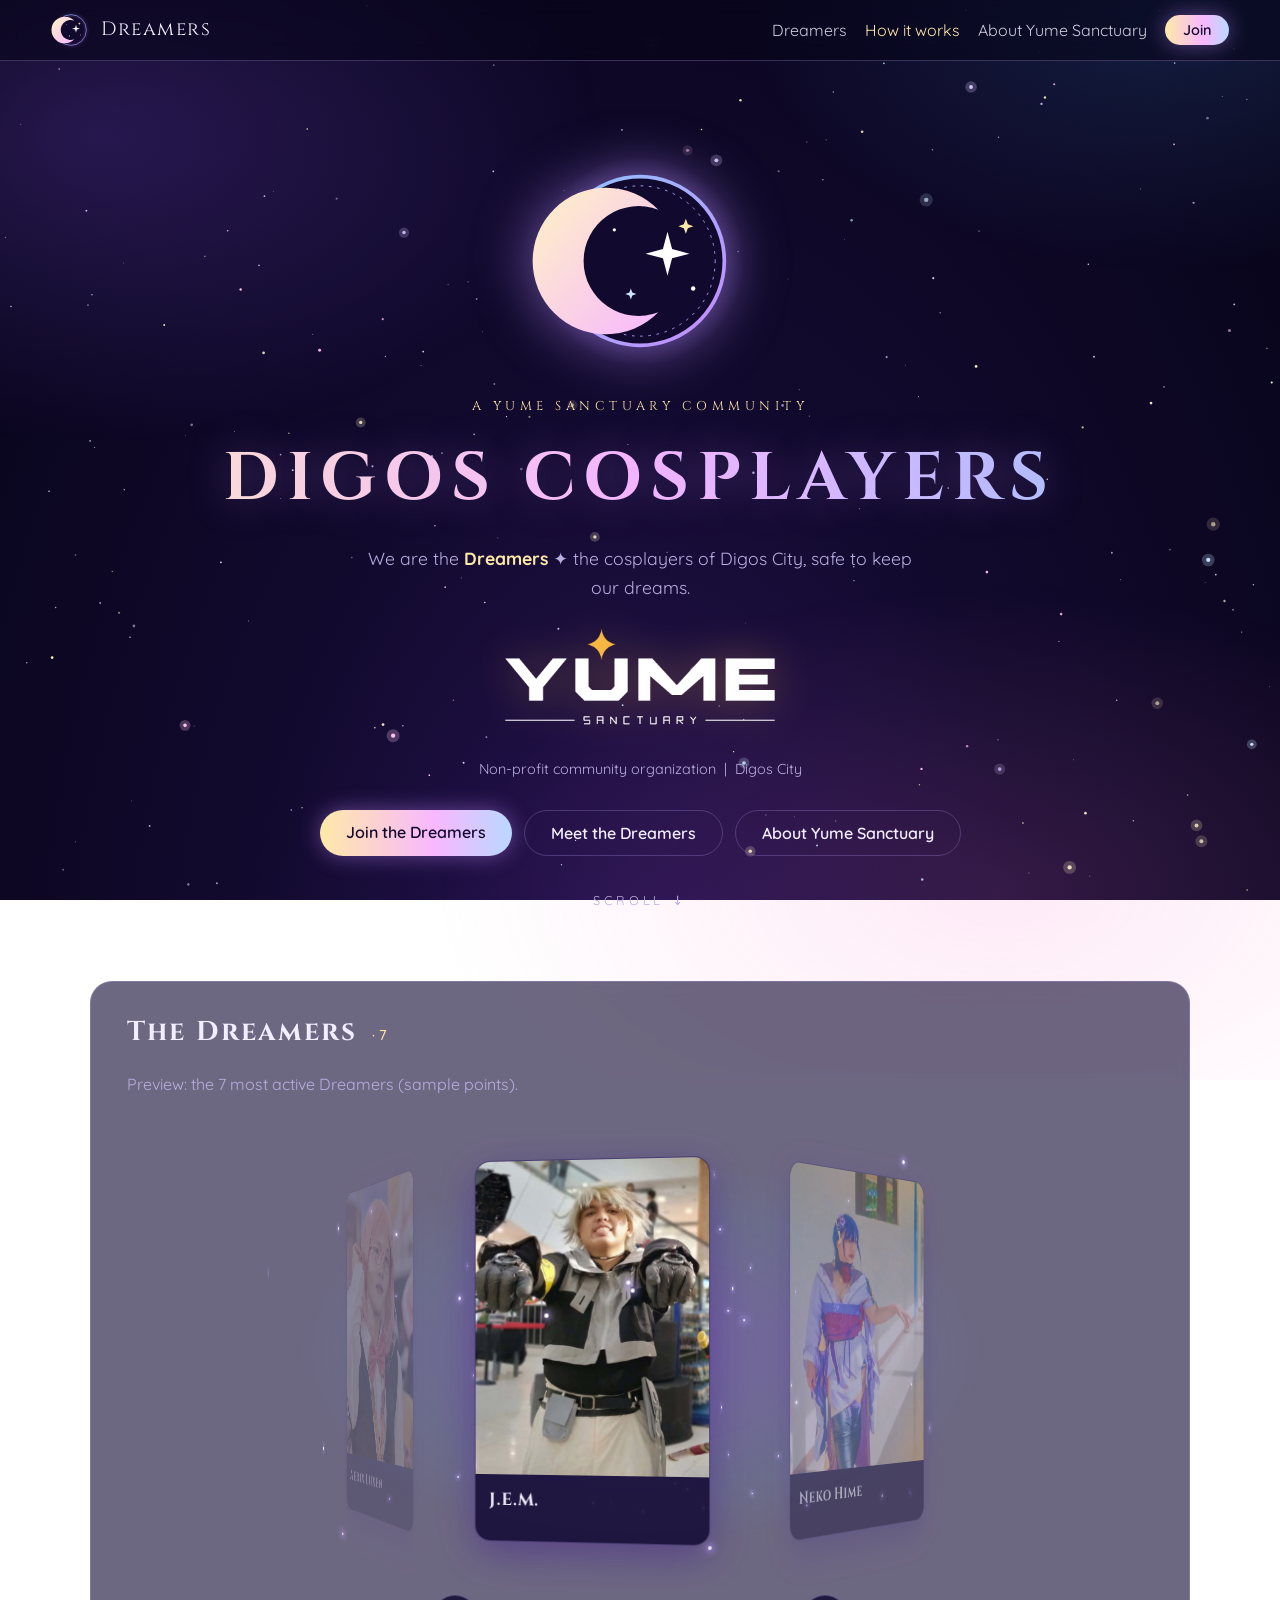
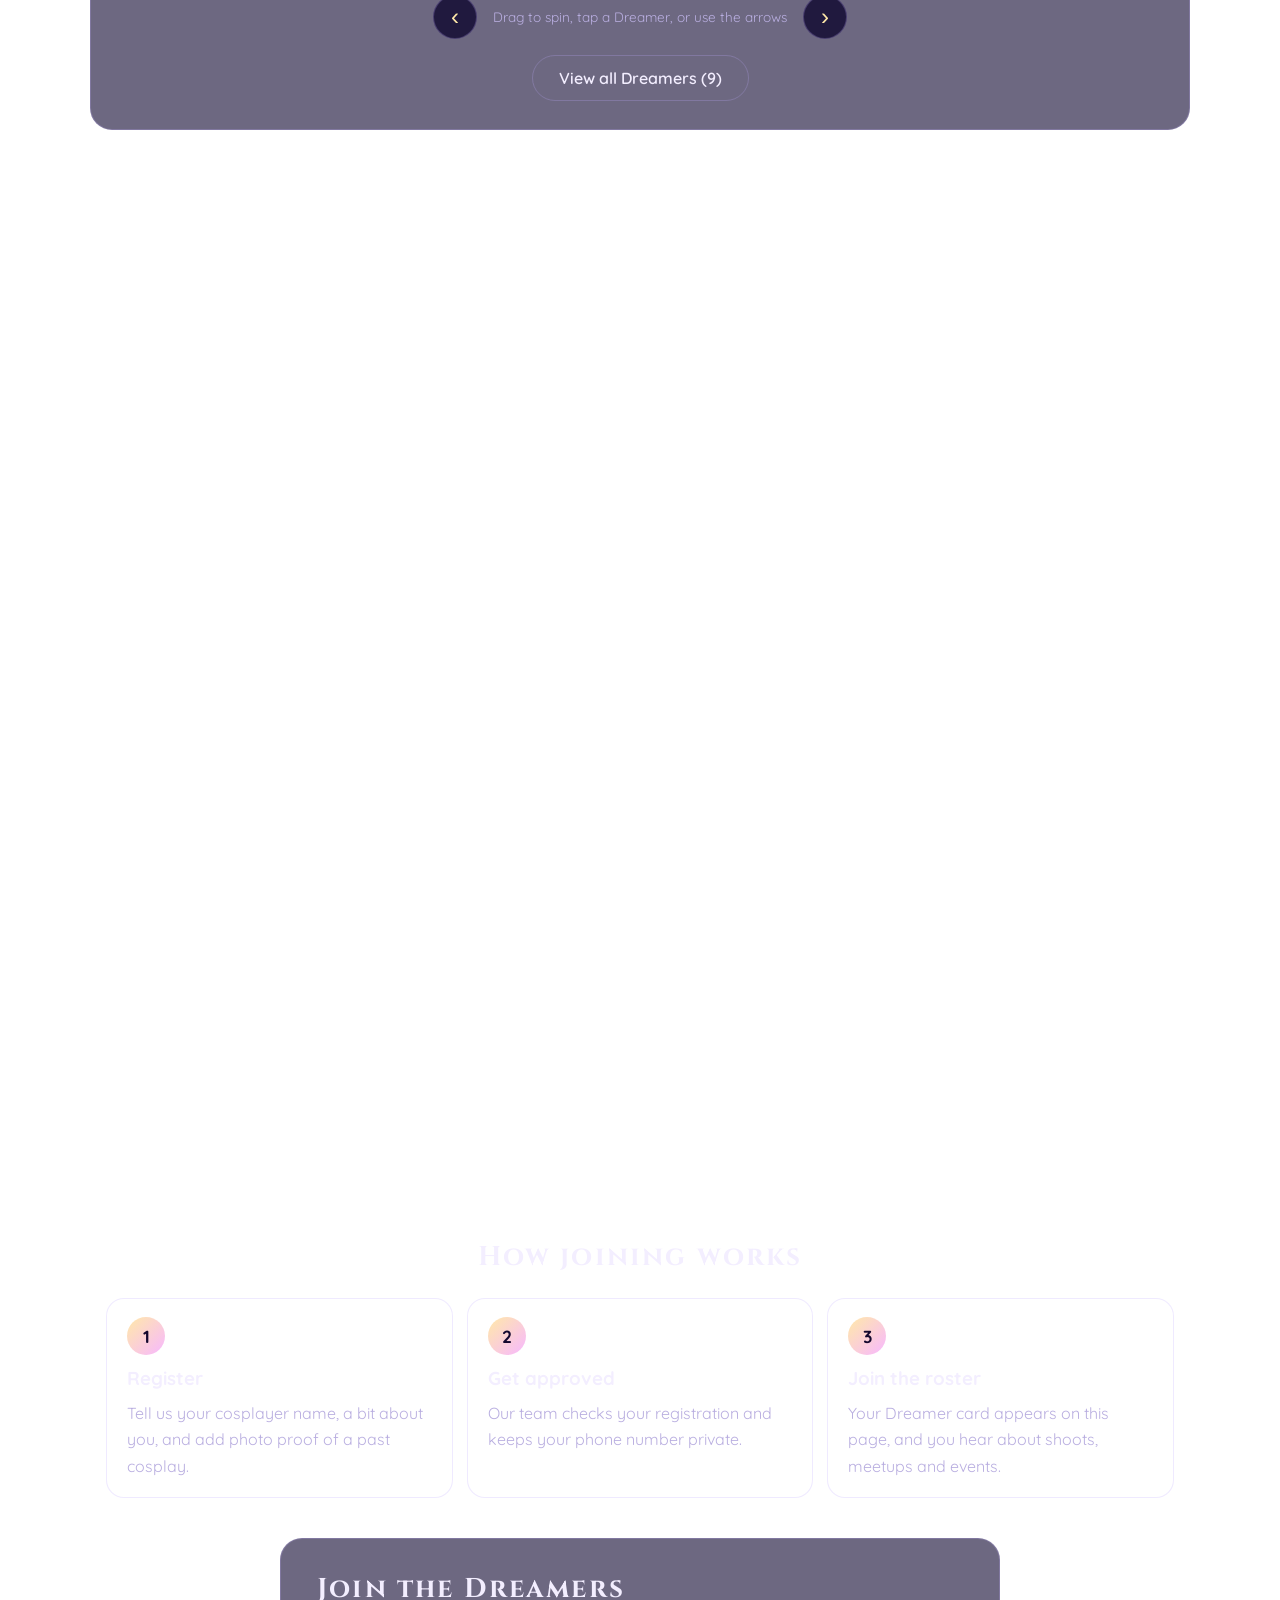
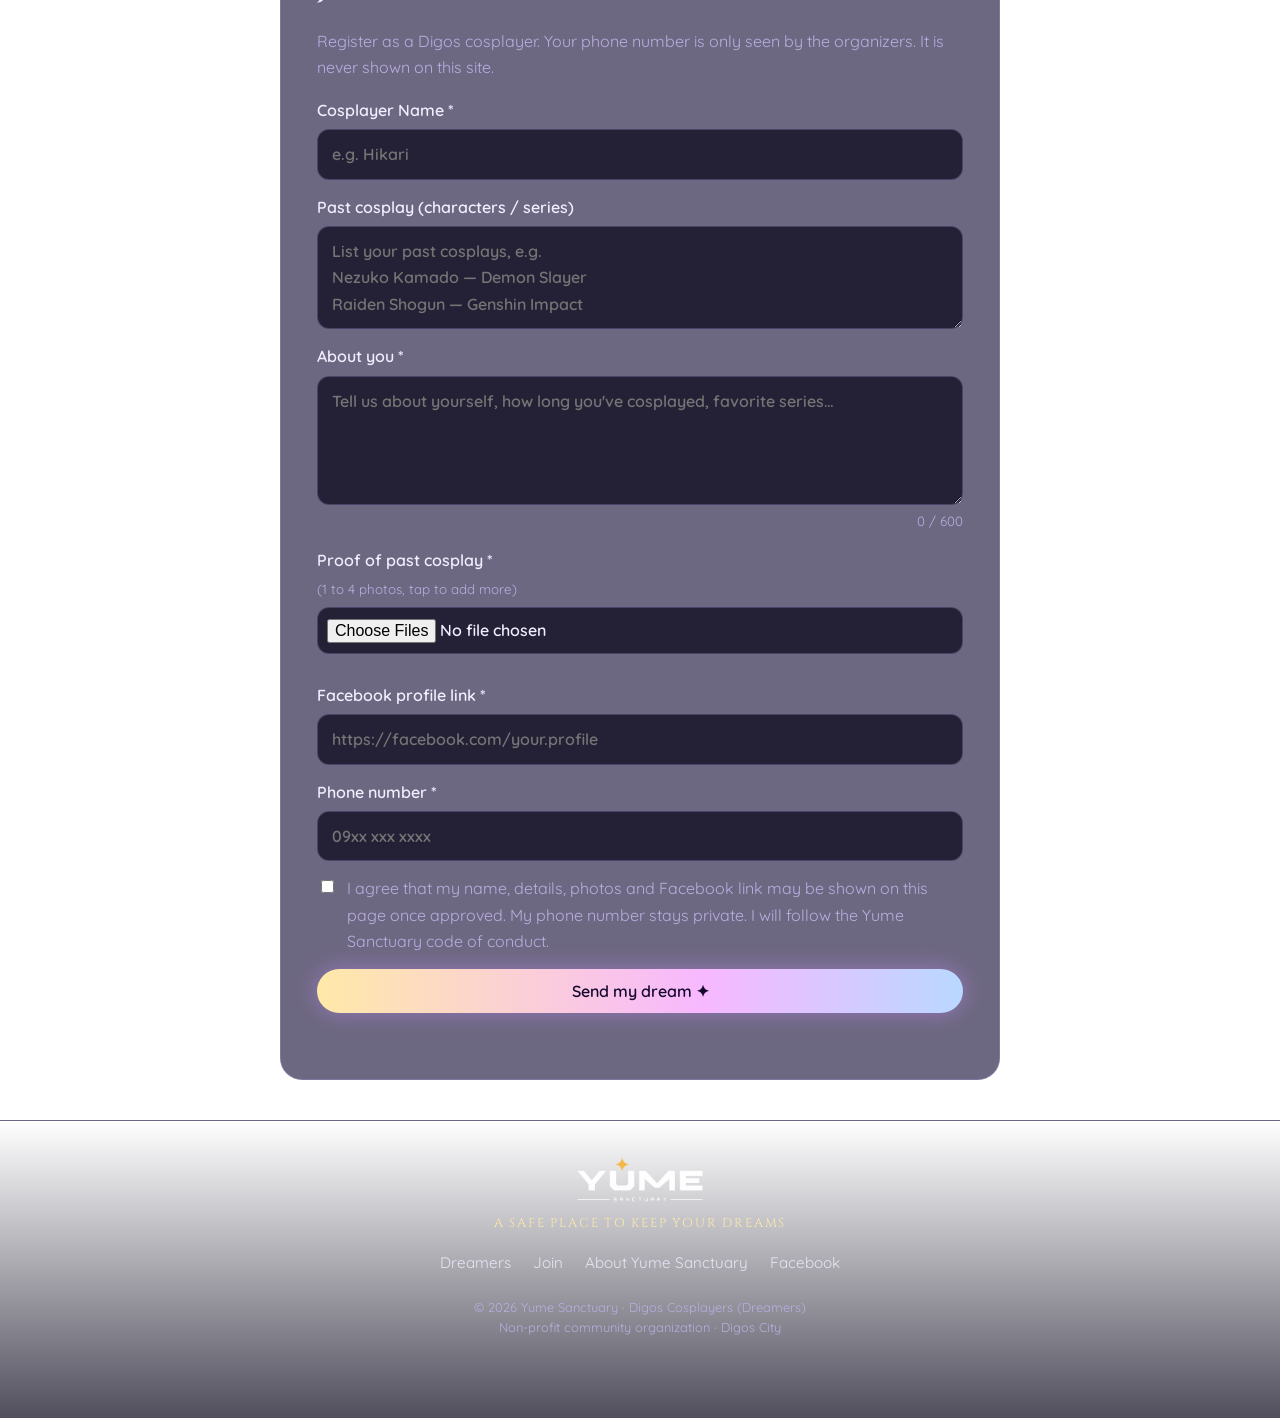
==== commit 985b1c7b: "Roster popup: tap a Dreamer to see photo, past cosplay and details Co-Authored-By: Claude Sonnet 5.5" ====
--- a/index.html
+++ b/index.html
@@ -11,18 +11,18 @@
 <meta property="og:description" content="A safe place to keep your dreams. Non-profit community organization, Digos City.">
 <meta property="og:image" content="https://james-marketer.github.io/dreamers-digos-cosplayers/logo.svg">
 <meta name="twitter:card" content="summary">
-<link rel="icon" href="logo.svg?v=36" type="image/svg+xml">
+<link rel="icon" href="logo.svg?v=37" type="image/svg+xml">
 <link rel="preconnect" href="https://fonts.googleapis.com">
 <link rel="preconnect" href="https://fonts.gstatic.com" crossorigin>
 <link href="https://fonts.googleapis.com/css2?family=Cinzel:wght@500;700&family=Quicksand:wght@400;500;600&family=Noto+Serif+JP:wght@500&display=swap" rel="stylesheet">
-<link rel="stylesheet" href="style.css?v=36">
+<link rel="stylesheet" href="style.css?v=37">
 </head>
 <body>
 <a class="skip" href="#main">Skip to content</a>
 <canvas id="sky" aria-hidden="true"></canvas>
 
 <header class="nav">
-  <a class="brand" href="#top"><img src="logo.svg?v=36" alt="" width="40" height="40"><span>Dreamers</span></a>
+  <a class="brand" href="#top"><img src="logo.svg?v=37" alt="" width="40" height="40"><span>Dreamers</span></a>
   <button class="menu" id="menu" aria-label="Menu" aria-expanded="false" aria-controls="nav"><span></span><span></span><span></span></button>
   <nav id="nav">
     <a href="#members">Dreamers</a>
@@ -36,7 +36,7 @@
 <span id="top"></span>
   <!-- HERO -->
   <section class="hero">
-    <img class="logo" src="logo.svg?v=36" alt="Dreamers logo" width="200" height="200">
+    <img class="logo" src="logo.svg?v=37" alt="Dreamers logo" width="200" height="200">
     <p class="eyebrow">a Yume Sanctuary community</p>
     <h1>DIGOS COSPLAYERS</h1>
     <p class="tag">We are the <strong>Dreamers</strong> ✦ the cosplayers of Digos City, safe to keep our dreams.</p>
@@ -142,6 +142,7 @@
     <button type="button" class="modal-x" data-close aria-label="Close">×</button>
     <header class="modal-head"><h2 id="rosterTitle">All Dreamers</h2><p class="sub" id="rosterSub"></p></header>
     <ol id="rosterList" class="rlist"></ol>
+    <div id="rosterView" hidden></div>
   </div>
 </div>
 
@@ -328,7 +329,7 @@
   <button class="lbn next" aria-label="Next">›</button>
 </div>
 
-<script src="config.js?v=36"></script>
-<script src="app.js?v=36"></script>
+<script src="config.js?v=37"></script>
+<script src="app.js?v=37"></script>
 </body>
 </html>
--- a/style.css
+++ b/style.css
@@ -323,3 +323,18 @@
 .rlist .av{width:38px; height:38px; border-radius:50%; background:#2a1458 center 22%/cover; border:1px solid var(--line); flex:none}
 .rlist .nm{font-weight:600}
 .board{grid-template-columns:minmax(0,1fr)} .board .bd{max-width:100%}
+
+.rlist li{padding:0}
+.rlist button{all:unset; box-sizing:border-box; display:flex; align-items:center; gap:12px; width:100%; padding:8px 12px; cursor:pointer; border-radius:12px; color:var(--ink)}
+.rlist button:hover,.rlist button:focus-visible{background:rgba(190,170,255,.12); outline:none}
+.rlist .nm{flex:1}
+.rlist .go{color:var(--gold); font-size:1.4rem}
+#rosterList[hidden],#rosterView[hidden]{display:none}
+.pview{margin-top:14px; text-align:center}
+.pview .pbig{width:min(100%,380px); aspect-ratio:3/4; margin:0 auto 12px; border-radius:18px; border:1px solid var(--line); background:#1a1040 center 22%/cover; box-shadow:0 0 30px rgba(120,70,255,.3)}
+.pthumbs{display:flex; gap:8px; justify-content:center; flex-wrap:wrap; margin-bottom:14px}
+.pthumbs button{width:54px; height:54px; border-radius:10px; border:2px solid var(--line); background:#1a1040 center/cover; cursor:pointer; padding:0}
+.pthumbs button.on{border-color:var(--gold)}
+.pview .pchr{margin:14px 0 4px; font:700 .85rem "Quicksand",sans-serif; letter-spacing:.2em; text-transform:uppercase; color:var(--gold)}
+.pview p{margin:0 0 8px; color:var(--muted); white-space:pre-line}
+.pview .chr2{color:var(--ink)}
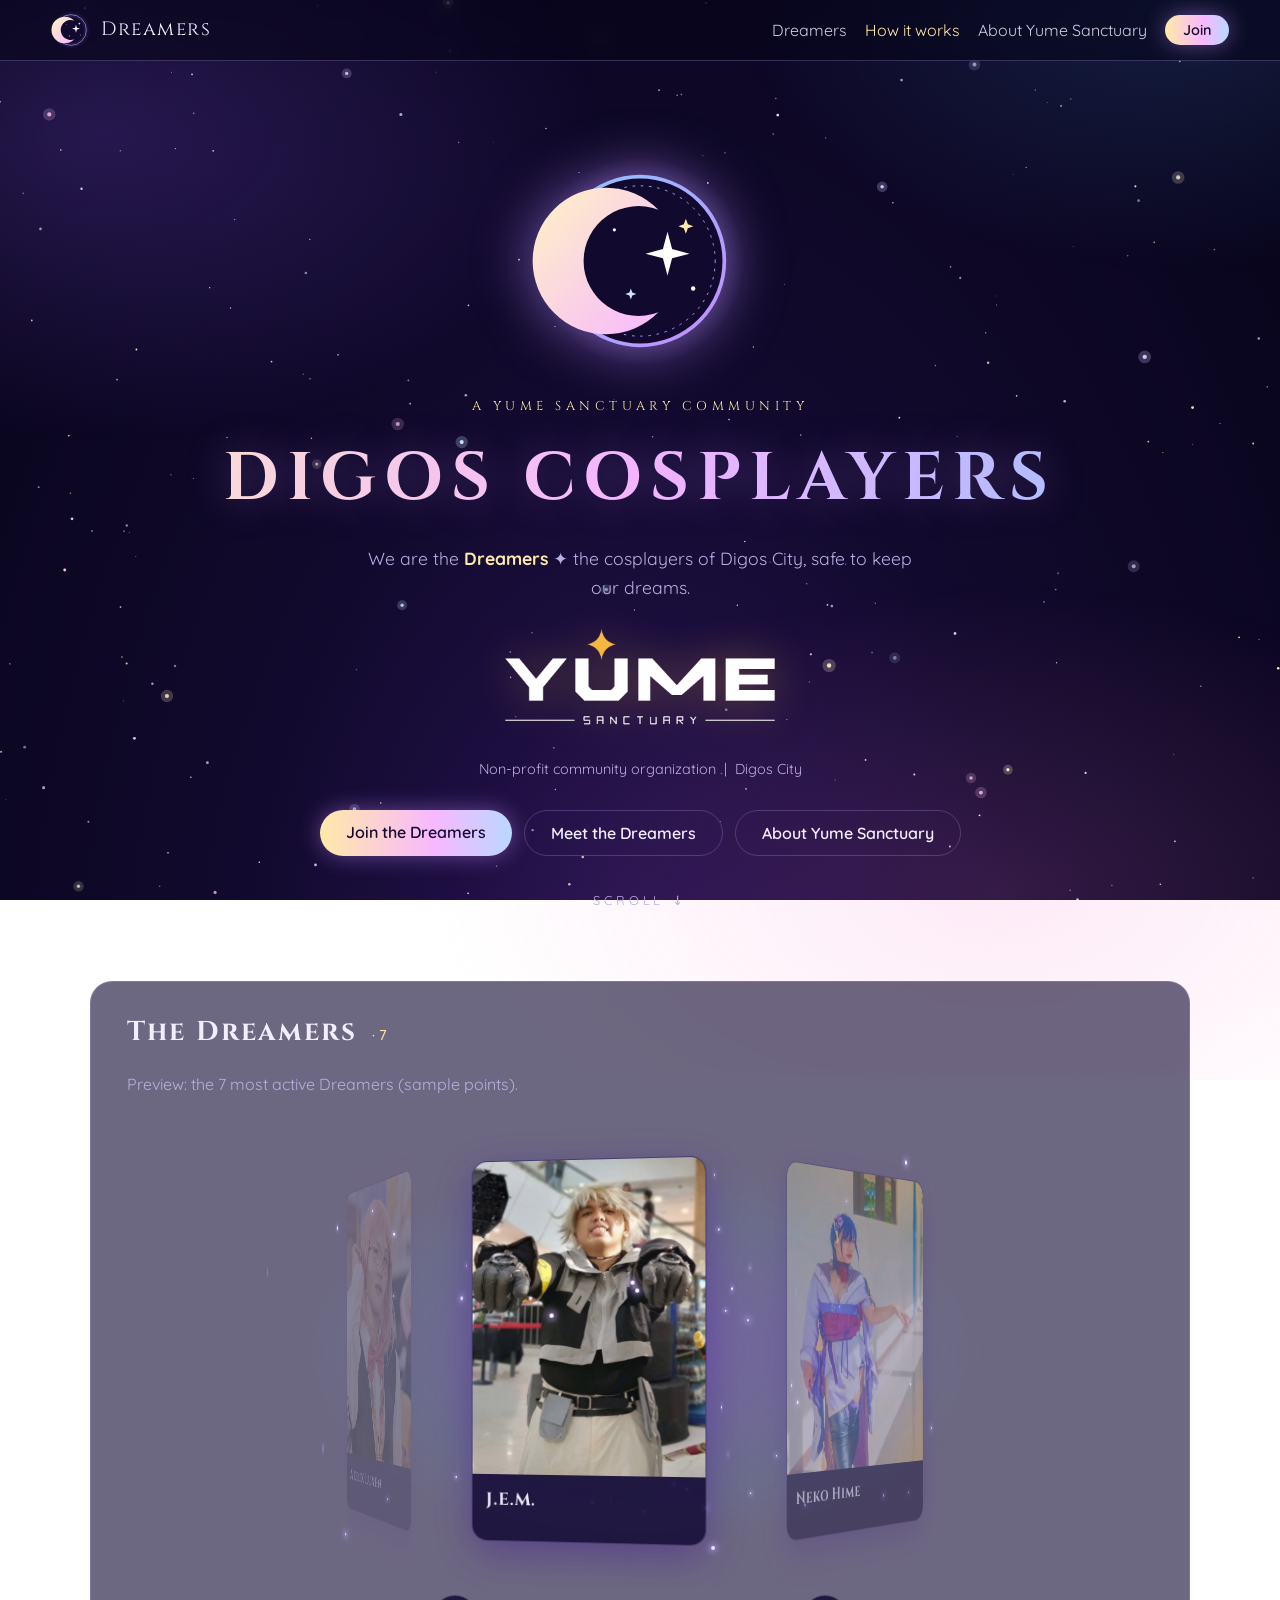
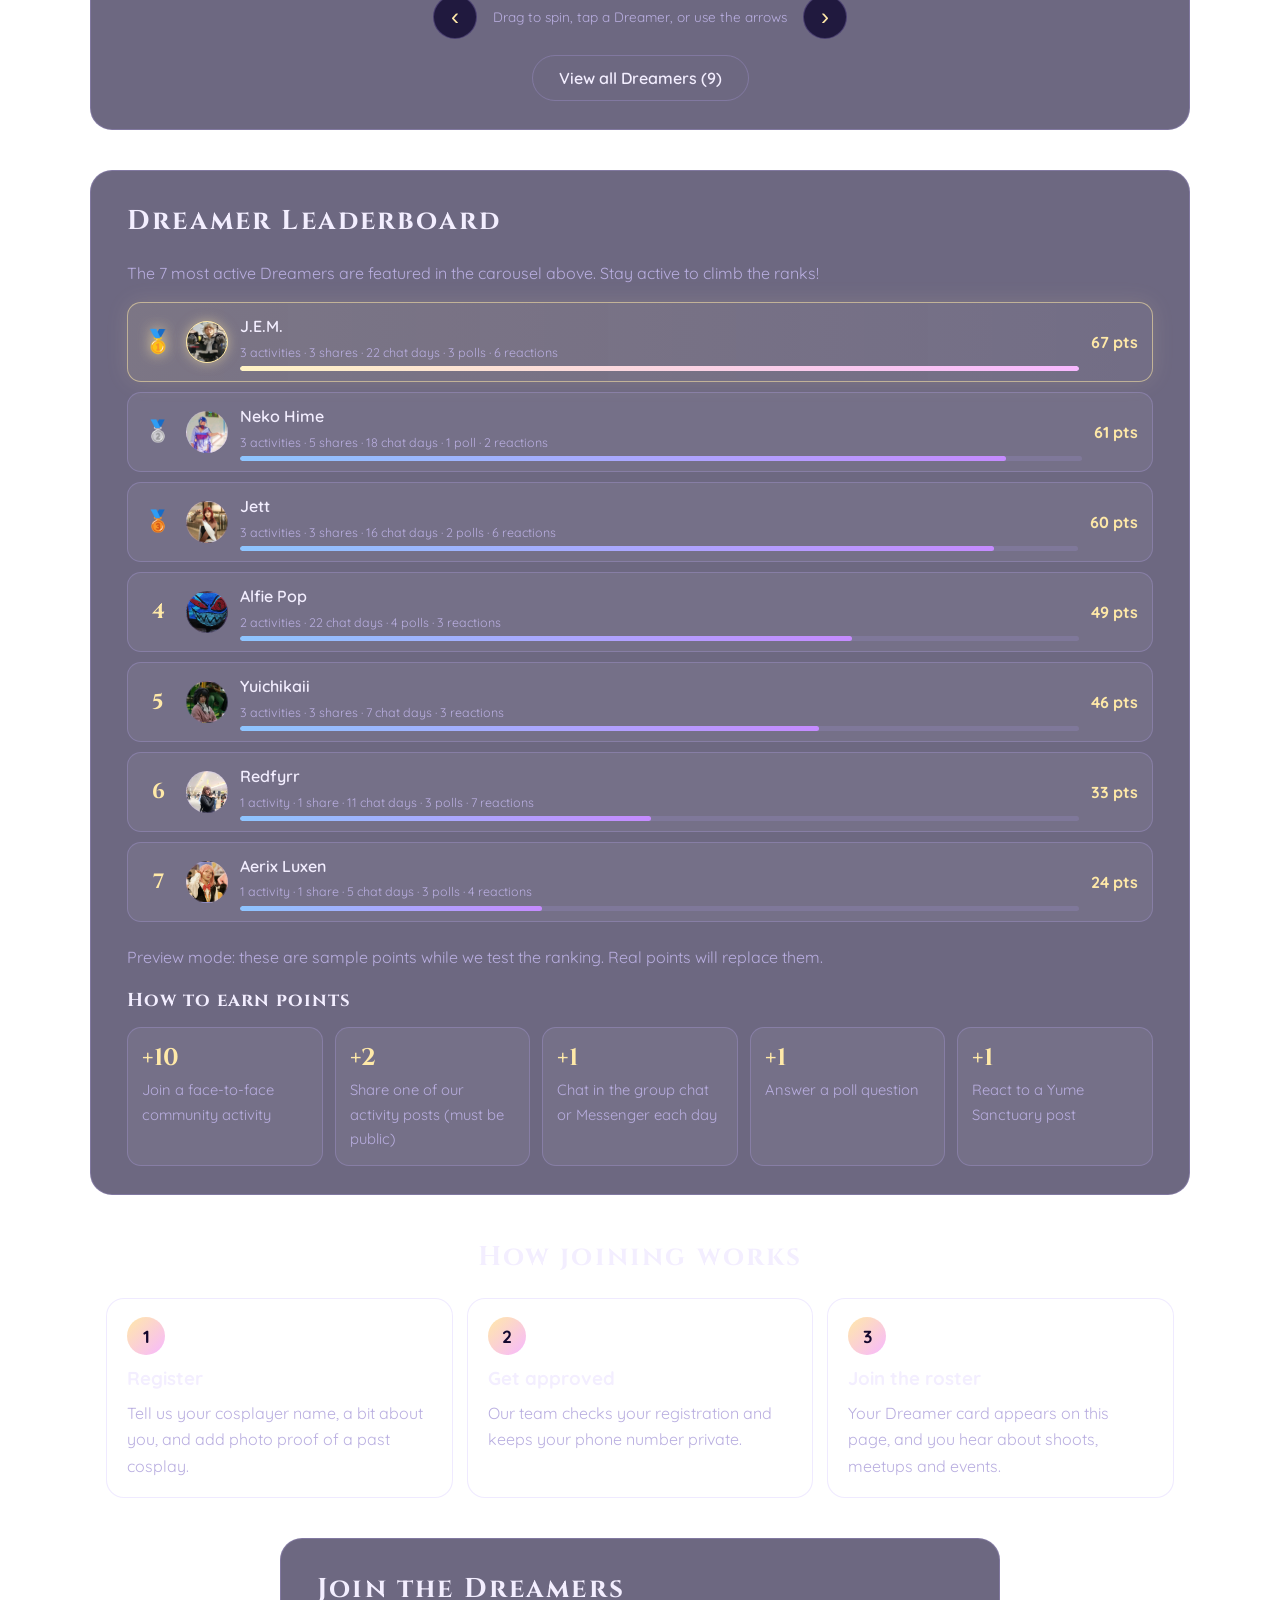
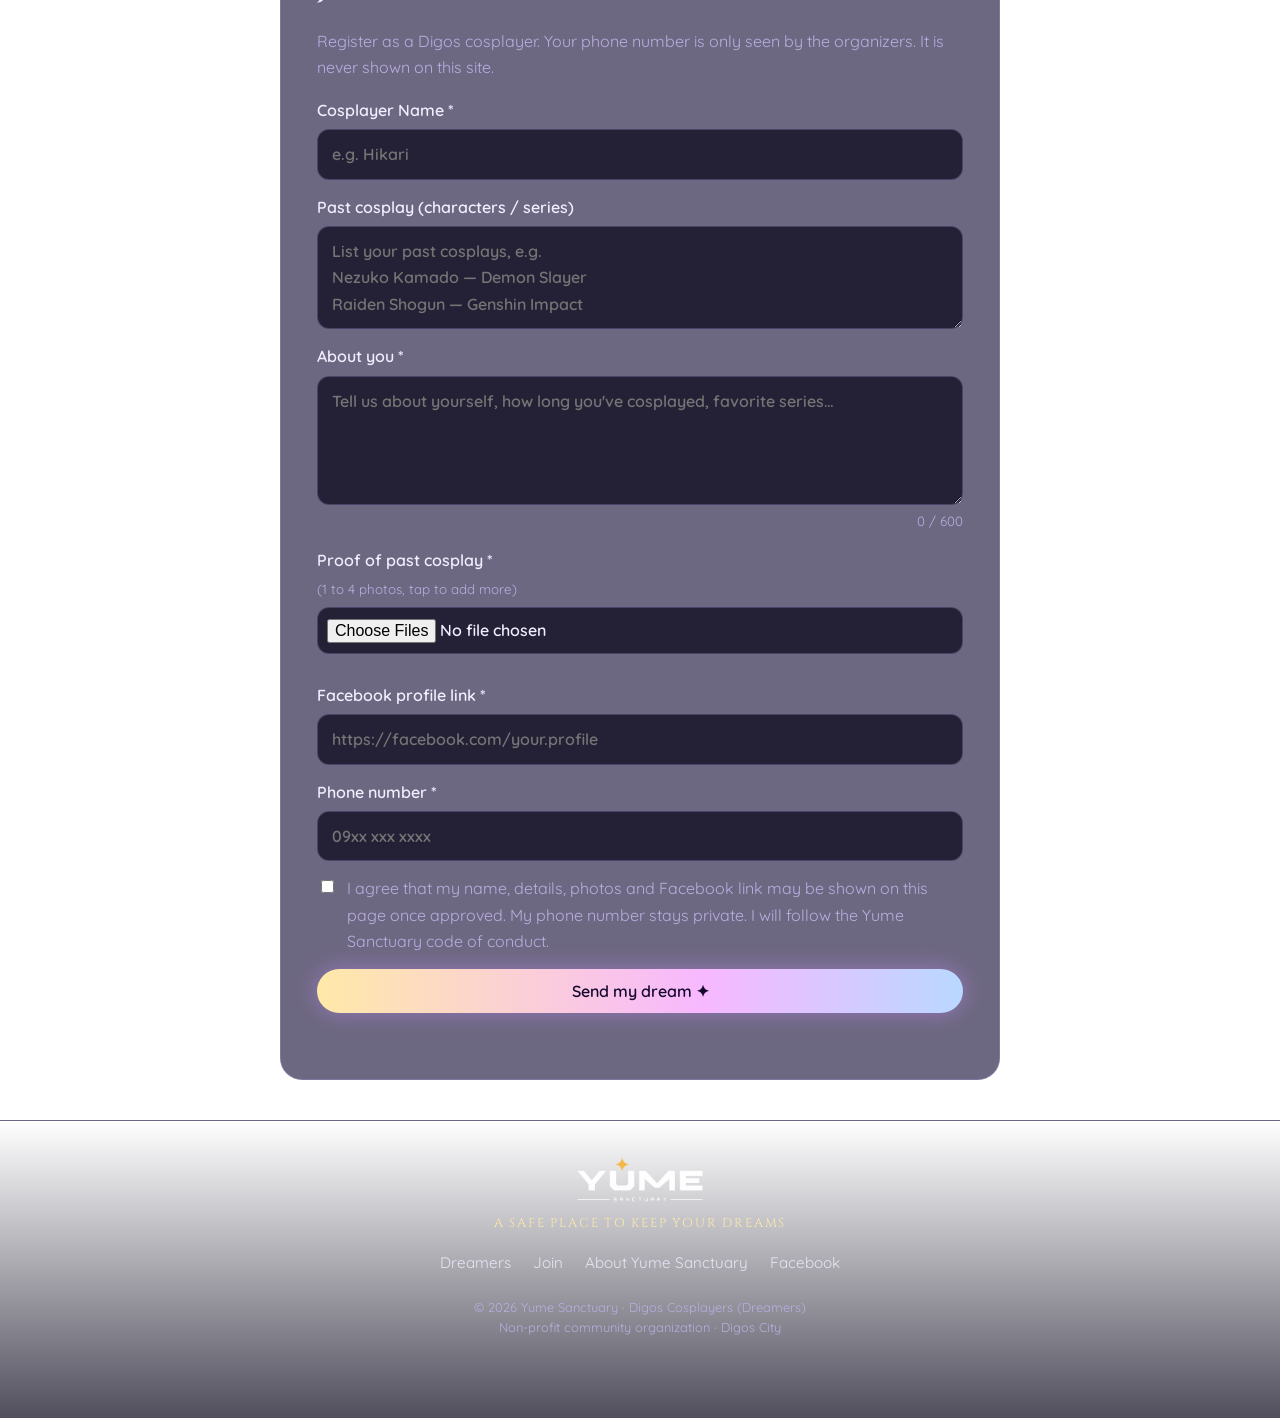
==== commit 0a19378d: "Remove Facebook link from Dreamer profiles; stop sending it publicly Co-Authored-By: Claude Sonnet 5" ====
--- a/index.html
+++ b/index.html
@@ -11,18 +11,18 @@
 <meta property="og:description" content="A safe place to keep your dreams. Non-profit community organization, Digos City.">
 <meta property="og:image" content="https://james-marketer.github.io/dreamers-digos-cosplayers/logo.svg">
 <meta name="twitter:card" content="summary">
-<link rel="icon" href="logo.svg?v=37" type="image/svg+xml">
+<link rel="icon" href="logo.svg?v=38" type="image/svg+xml">
 <link rel="preconnect" href="https://fonts.googleapis.com">
 <link rel="preconnect" href="https://fonts.gstatic.com" crossorigin>
 <link href="https://fonts.googleapis.com/css2?family=Cinzel:wght@500;700&family=Quicksand:wght@400;500;600&family=Noto+Serif+JP:wght@500&display=swap" rel="stylesheet">
-<link rel="stylesheet" href="style.css?v=37">
+<link rel="stylesheet" href="style.css?v=38">
 </head>
 <body>
 <a class="skip" href="#main">Skip to content</a>
 <canvas id="sky" aria-hidden="true"></canvas>
 
 <header class="nav">
-  <a class="brand" href="#top"><img src="logo.svg?v=37" alt="" width="40" height="40"><span>Dreamers</span></a>
+  <a class="brand" href="#top"><img src="logo.svg?v=38" alt="" width="40" height="40"><span>Dreamers</span></a>
   <button class="menu" id="menu" aria-label="Menu" aria-expanded="false" aria-controls="nav"><span></span><span></span><span></span></button>
   <nav id="nav">
     <a href="#members">Dreamers</a>
@@ -36,7 +36,7 @@
 <span id="top"></span>
   <!-- HERO -->
   <section class="hero">
-    <img class="logo" src="logo.svg?v=37" alt="Dreamers logo" width="200" height="200">
+    <img class="logo" src="logo.svg?v=38" alt="Dreamers logo" width="200" height="200">
     <p class="eyebrow">a Yume Sanctuary community</p>
     <h1>DIGOS COSPLAYERS</h1>
     <p class="tag">We are the <strong>Dreamers</strong> ✦ the cosplayers of Digos City, safe to keep our dreams.</p>
@@ -329,7 +329,7 @@
   <button class="lbn next" aria-label="Next">›</button>
 </div>
 
-<script src="config.js?v=37"></script>
-<script src="app.js?v=37"></script>
+<script src="config.js?v=38"></script>
+<script src="app.js?v=38"></script>
 </body>
 </html>
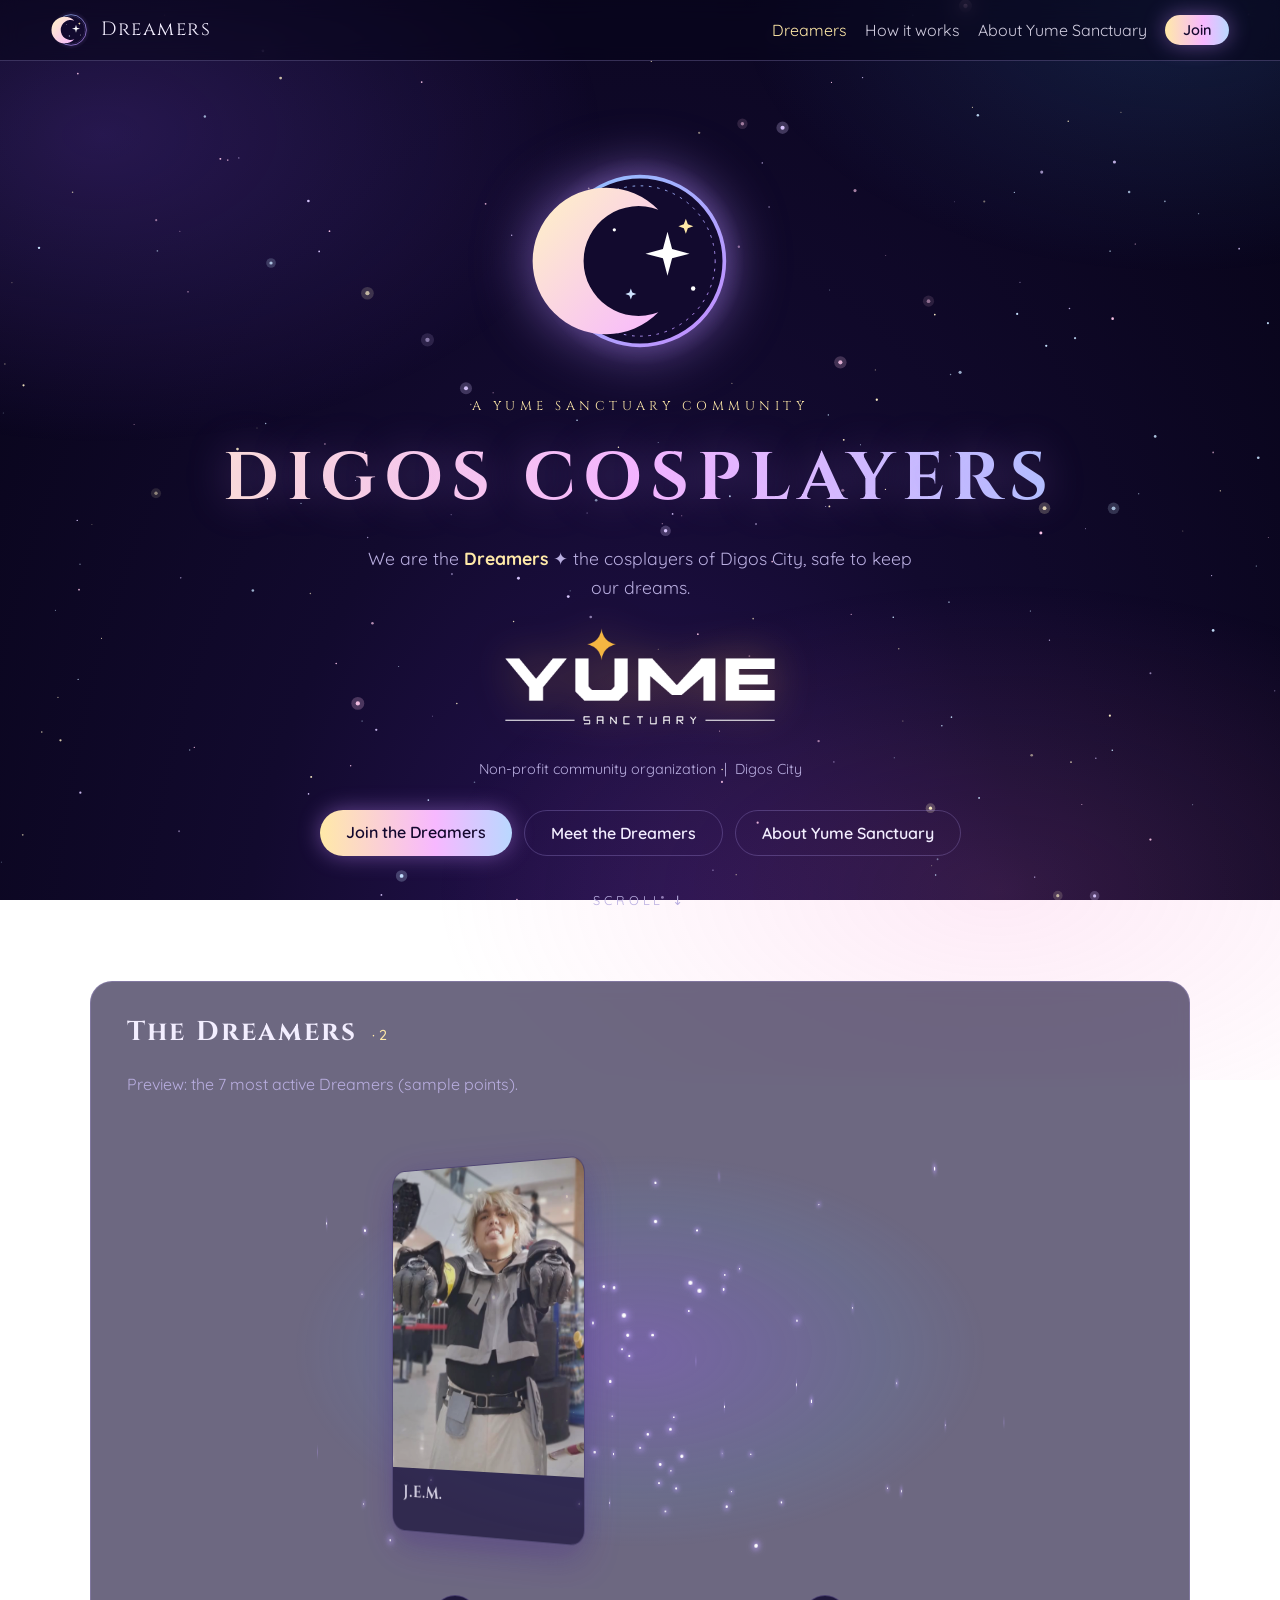
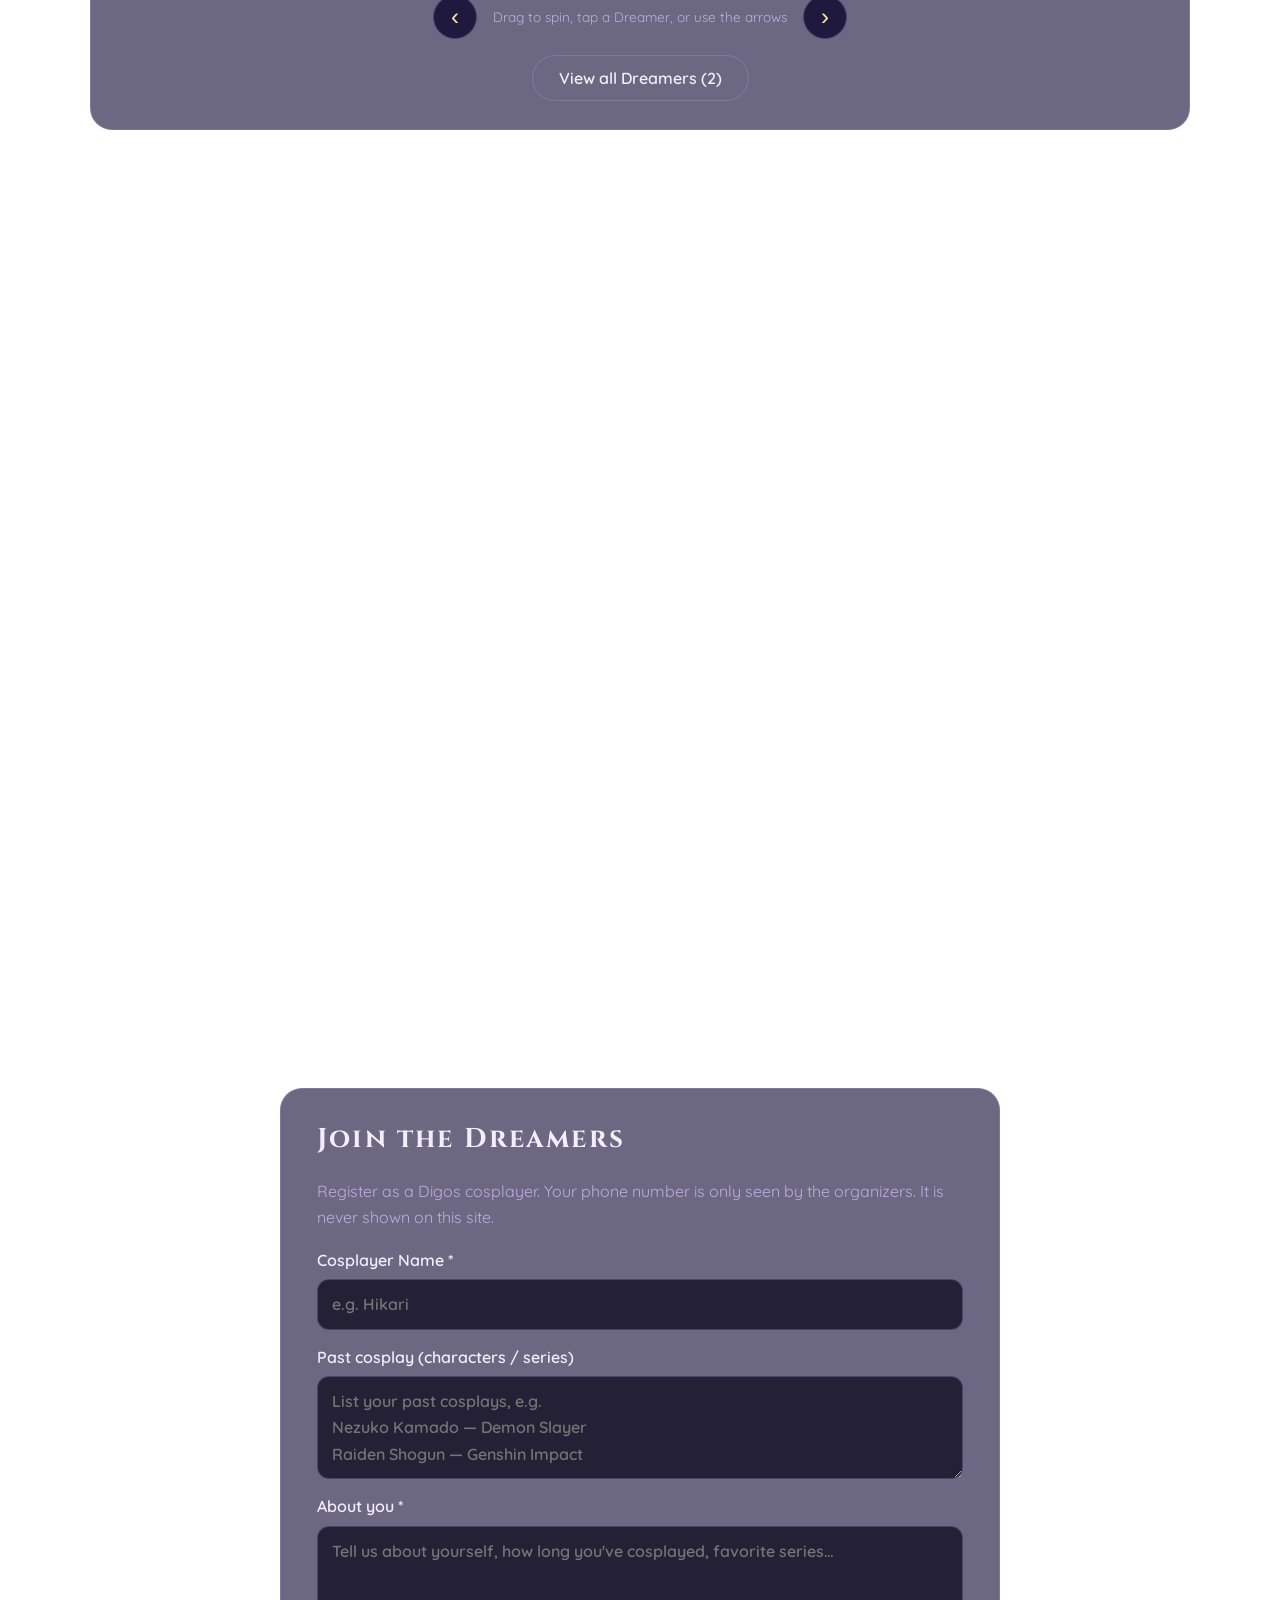
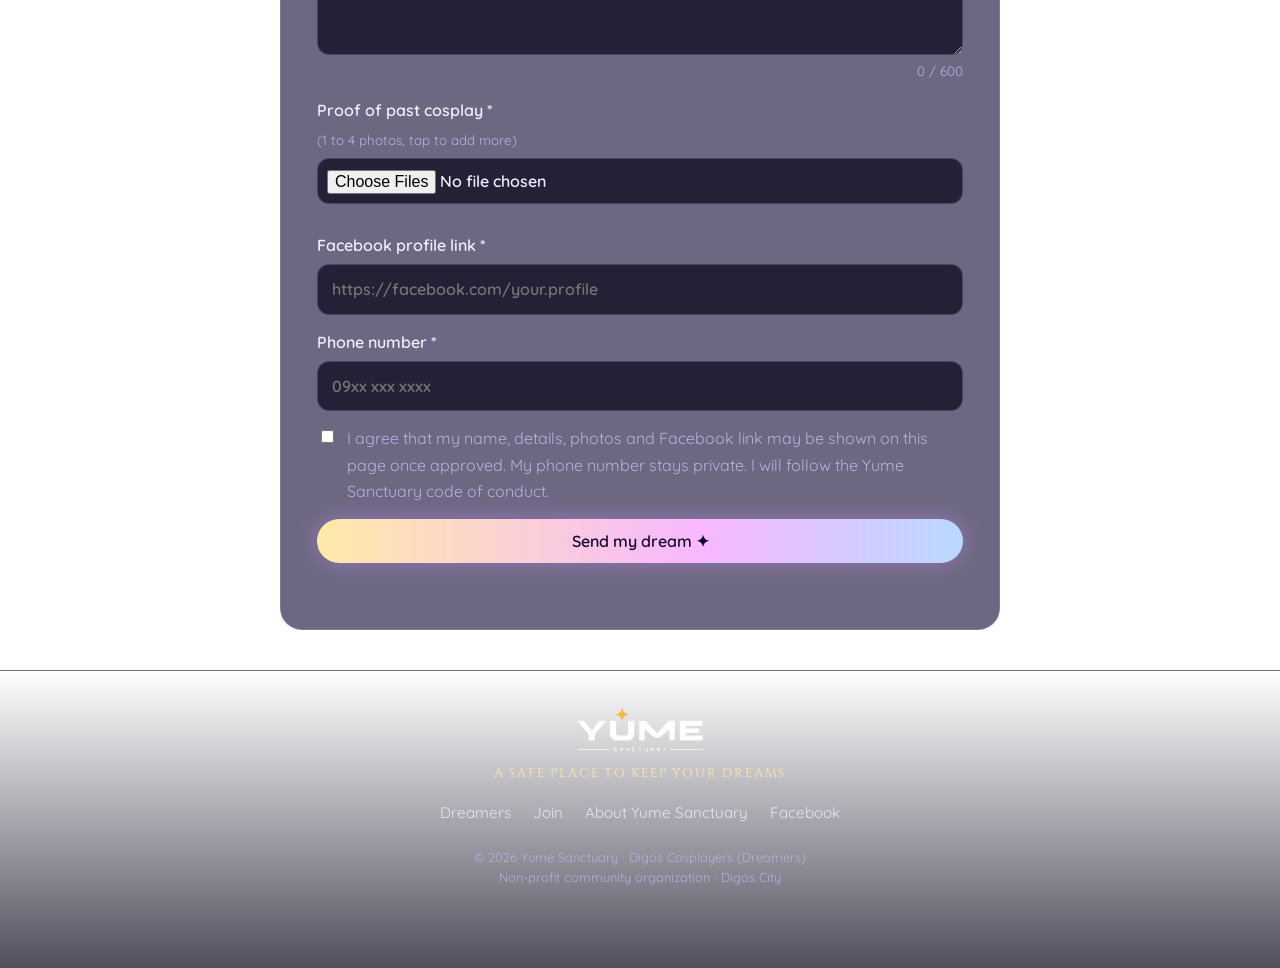
==== commit 807ab29e: "Remove override entries that exist in the sheet; sheet now supplies them Co-Authored-By: Claude Sonn" ====
--- a/index.html
+++ b/index.html
@@ -11,18 +11,18 @@
 <meta property="og:description" content="A safe place to keep your dreams. Non-profit community organization, Digos City.">
 <meta property="og:image" content="https://james-marketer.github.io/dreamers-digos-cosplayers/logo.svg">
 <meta name="twitter:card" content="summary">
-<link rel="icon" href="logo.svg?v=38" type="image/svg+xml">
+<link rel="icon" href="logo.svg?v=39" type="image/svg+xml">
 <link rel="preconnect" href="https://fonts.googleapis.com">
 <link rel="preconnect" href="https://fonts.gstatic.com" crossorigin>
 <link href="https://fonts.googleapis.com/css2?family=Cinzel:wght@500;700&family=Quicksand:wght@400;500;600&family=Noto+Serif+JP:wght@500&display=swap" rel="stylesheet">
-<link rel="stylesheet" href="style.css?v=38">
+<link rel="stylesheet" href="style.css?v=39">
 </head>
 <body>
 <a class="skip" href="#main">Skip to content</a>
 <canvas id="sky" aria-hidden="true"></canvas>
 
 <header class="nav">
-  <a class="brand" href="#top"><img src="logo.svg?v=38" alt="" width="40" height="40"><span>Dreamers</span></a>
+  <a class="brand" href="#top"><img src="logo.svg?v=39" alt="" width="40" height="40"><span>Dreamers</span></a>
   <button class="menu" id="menu" aria-label="Menu" aria-expanded="false" aria-controls="nav"><span></span><span></span><span></span></button>
   <nav id="nav">
     <a href="#members">Dreamers</a>
@@ -36,7 +36,7 @@
 <span id="top"></span>
   <!-- HERO -->
   <section class="hero">
-    <img class="logo" src="logo.svg?v=38" alt="Dreamers logo" width="200" height="200">
+    <img class="logo" src="logo.svg?v=39" alt="Dreamers logo" width="200" height="200">
     <p class="eyebrow">a Yume Sanctuary community</p>
     <h1>DIGOS COSPLAYERS</h1>
     <p class="tag">We are the <strong>Dreamers</strong> ✦ the cosplayers of Digos City, safe to keep our dreams.</p>
@@ -329,7 +329,7 @@
   <button class="lbn next" aria-label="Next">›</button>
 </div>
 
-<script src="config.js?v=38"></script>
-<script src="app.js?v=38"></script>
+<script src="config.js?v=39"></script>
+<script src="app.js?v=39"></script>
 </body>
 </html>
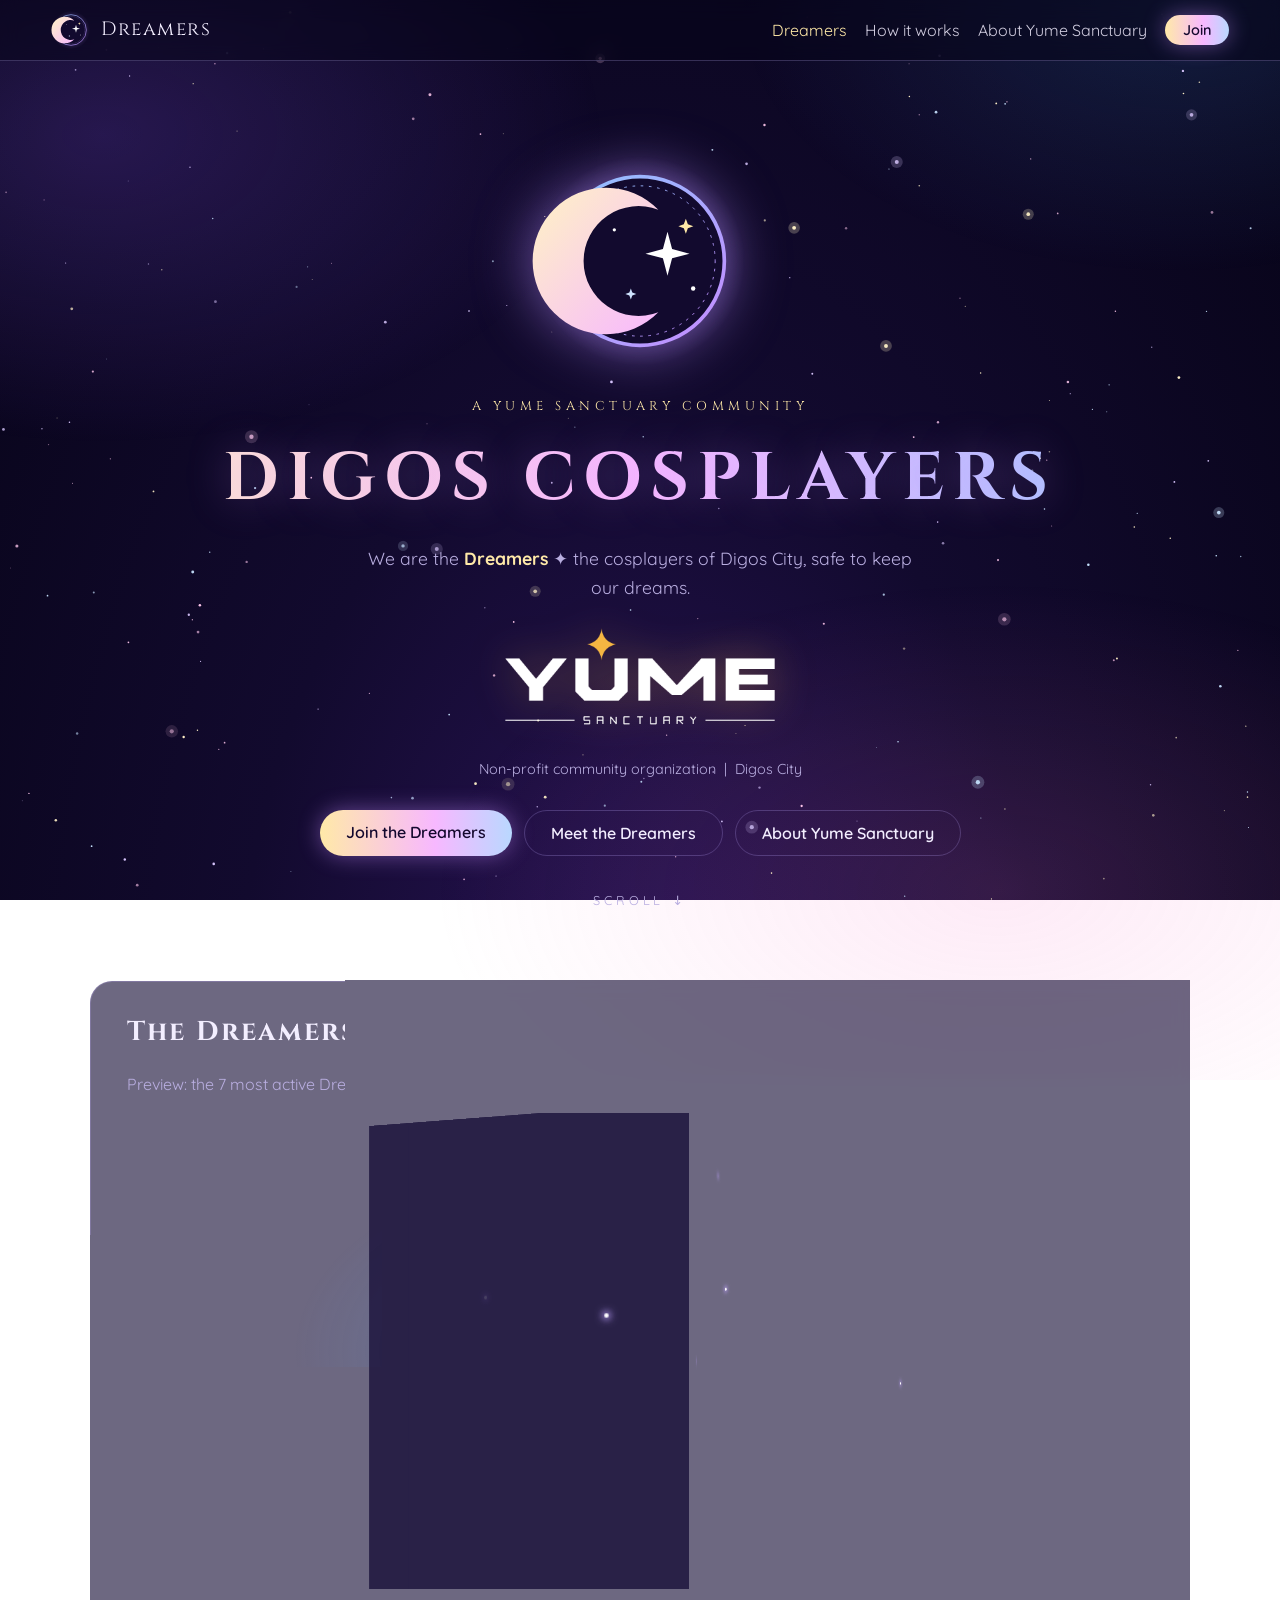
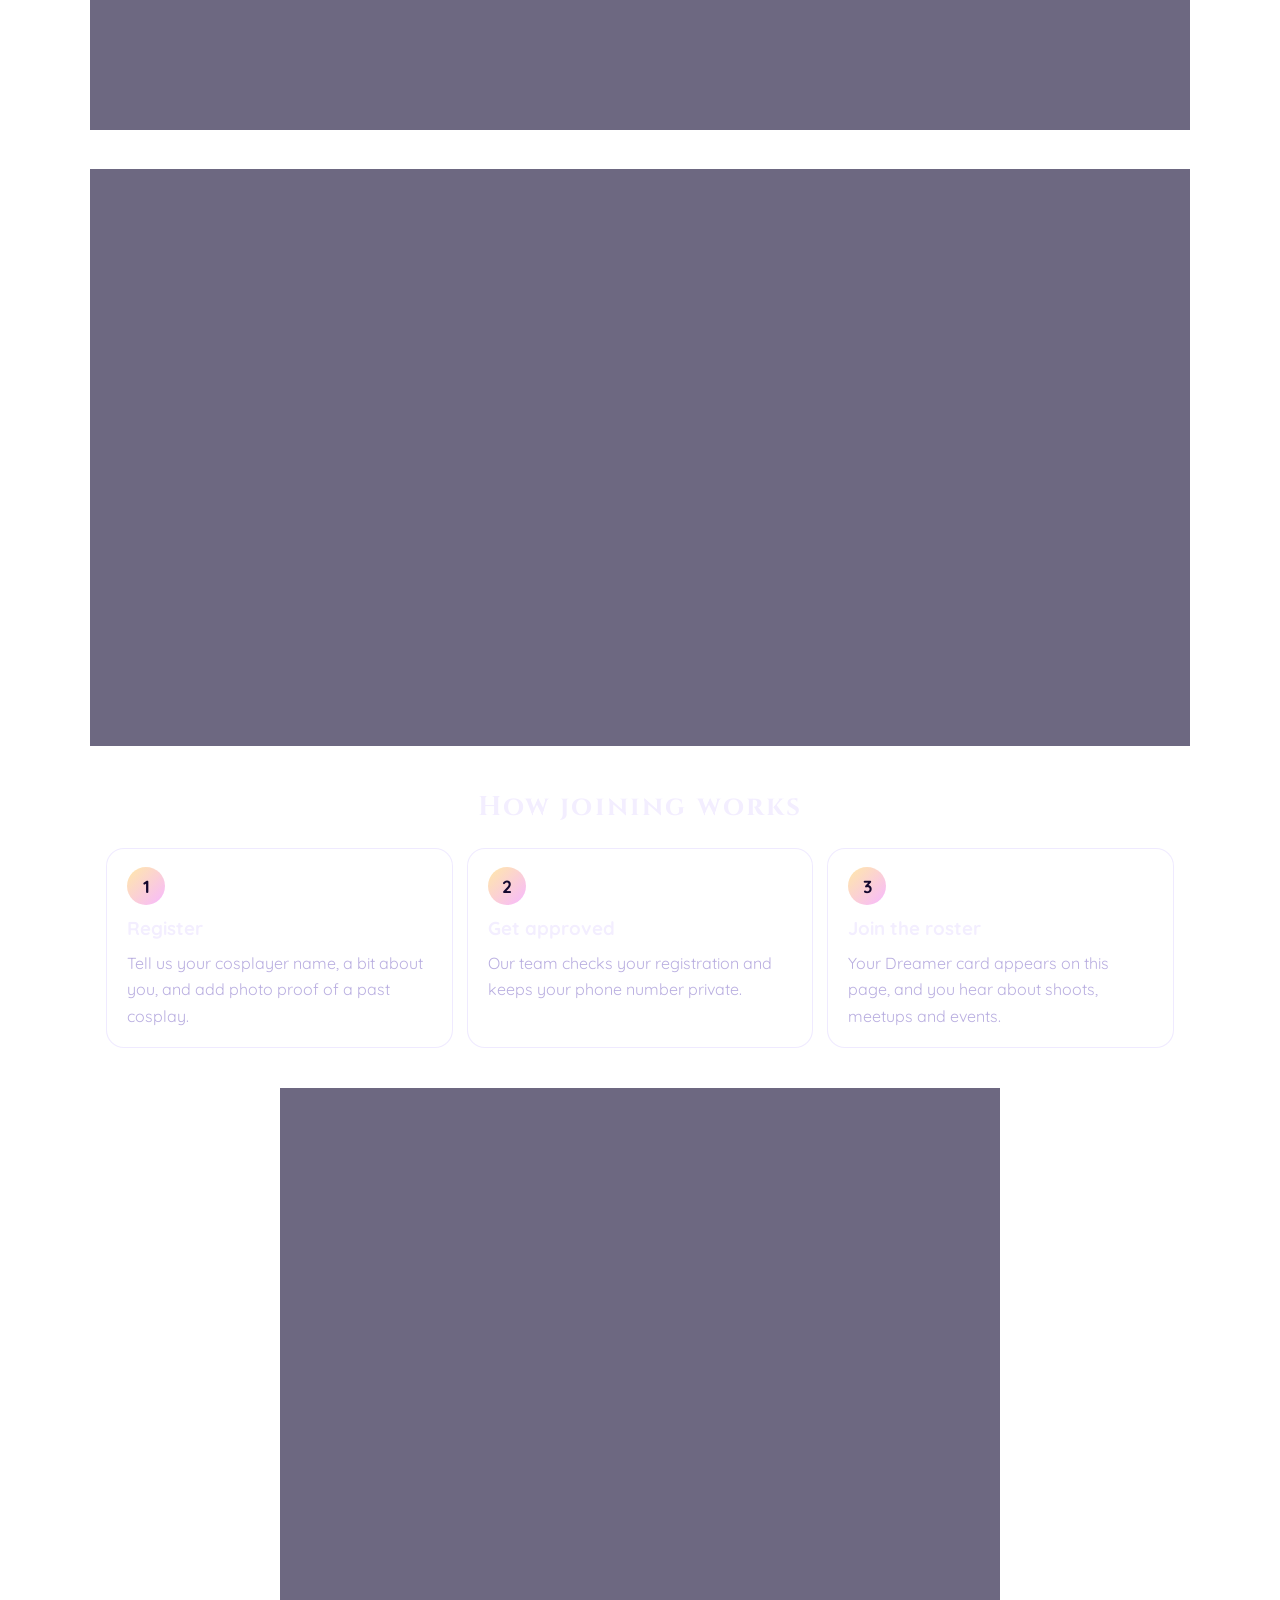
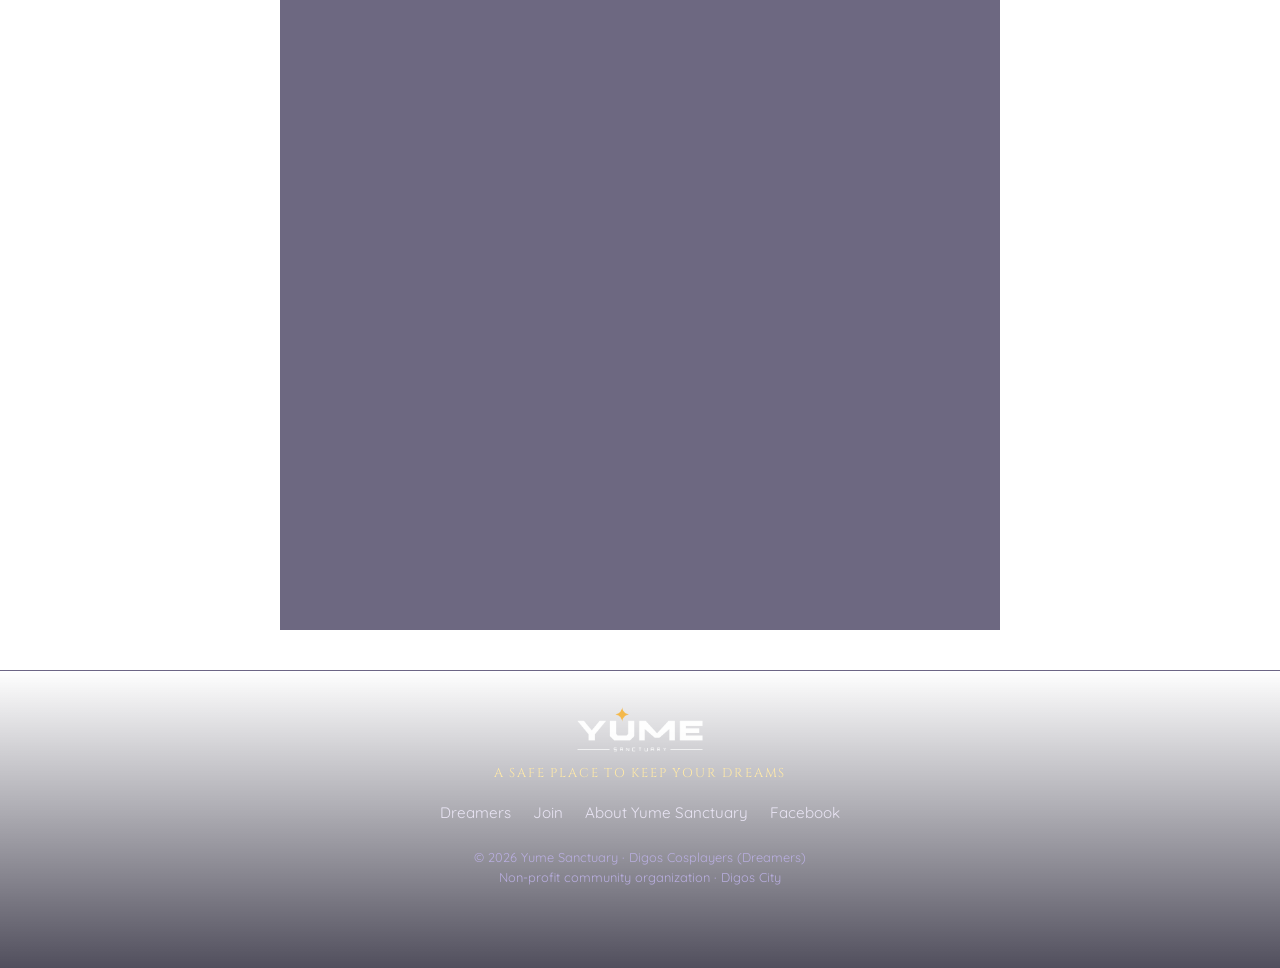
==== commit 8946f94e: "Set chosen avatar photos for Jett, Cheezy kei, Redfyrr, Salome Mayo Co-Authored-By: Claude Sonnet 5." ====
--- a/index.html
+++ b/index.html
@@ -11,18 +11,18 @@
 <meta property="og:description" content="A safe place to keep your dreams. Non-profit community organization, Digos City.">
 <meta property="og:image" content="https://james-marketer.github.io/dreamers-digos-cosplayers/logo.svg">
 <meta name="twitter:card" content="summary">
-<link rel="icon" href="logo.svg?v=39" type="image/svg+xml">
+<link rel="icon" href="logo.svg?v=40" type="image/svg+xml">
 <link rel="preconnect" href="https://fonts.googleapis.com">
 <link rel="preconnect" href="https://fonts.gstatic.com" crossorigin>
 <link href="https://fonts.googleapis.com/css2?family=Cinzel:wght@500;700&family=Quicksand:wght@400;500;600&family=Noto+Serif+JP:wght@500&display=swap" rel="stylesheet">
-<link rel="stylesheet" href="style.css?v=39">
+<link rel="stylesheet" href="style.css?v=40">
 </head>
 <body>
 <a class="skip" href="#main">Skip to content</a>
 <canvas id="sky" aria-hidden="true"></canvas>
 
 <header class="nav">
-  <a class="brand" href="#top"><img src="logo.svg?v=39" alt="" width="40" height="40"><span>Dreamers</span></a>
+  <a class="brand" href="#top"><img src="logo.svg?v=40" alt="" width="40" height="40"><span>Dreamers</span></a>
   <button class="menu" id="menu" aria-label="Menu" aria-expanded="false" aria-controls="nav"><span></span><span></span><span></span></button>
   <nav id="nav">
     <a href="#members">Dreamers</a>
@@ -36,7 +36,7 @@
 <span id="top"></span>
   <!-- HERO -->
   <section class="hero">
-    <img class="logo" src="logo.svg?v=39" alt="Dreamers logo" width="200" height="200">
+    <img class="logo" src="logo.svg?v=40" alt="Dreamers logo" width="200" height="200">
     <p class="eyebrow">a Yume Sanctuary community</p>
     <h1>DIGOS COSPLAYERS</h1>
     <p class="tag">We are the <strong>Dreamers</strong> ✦ the cosplayers of Digos City, safe to keep our dreams.</p>
@@ -329,7 +329,7 @@
   <button class="lbn next" aria-label="Next">›</button>
 </div>
 
-<script src="config.js?v=39"></script>
-<script src="app.js?v=39"></script>
+<script src="config.js?v=40"></script>
+<script src="app.js?v=40"></script>
 </body>
 </html>
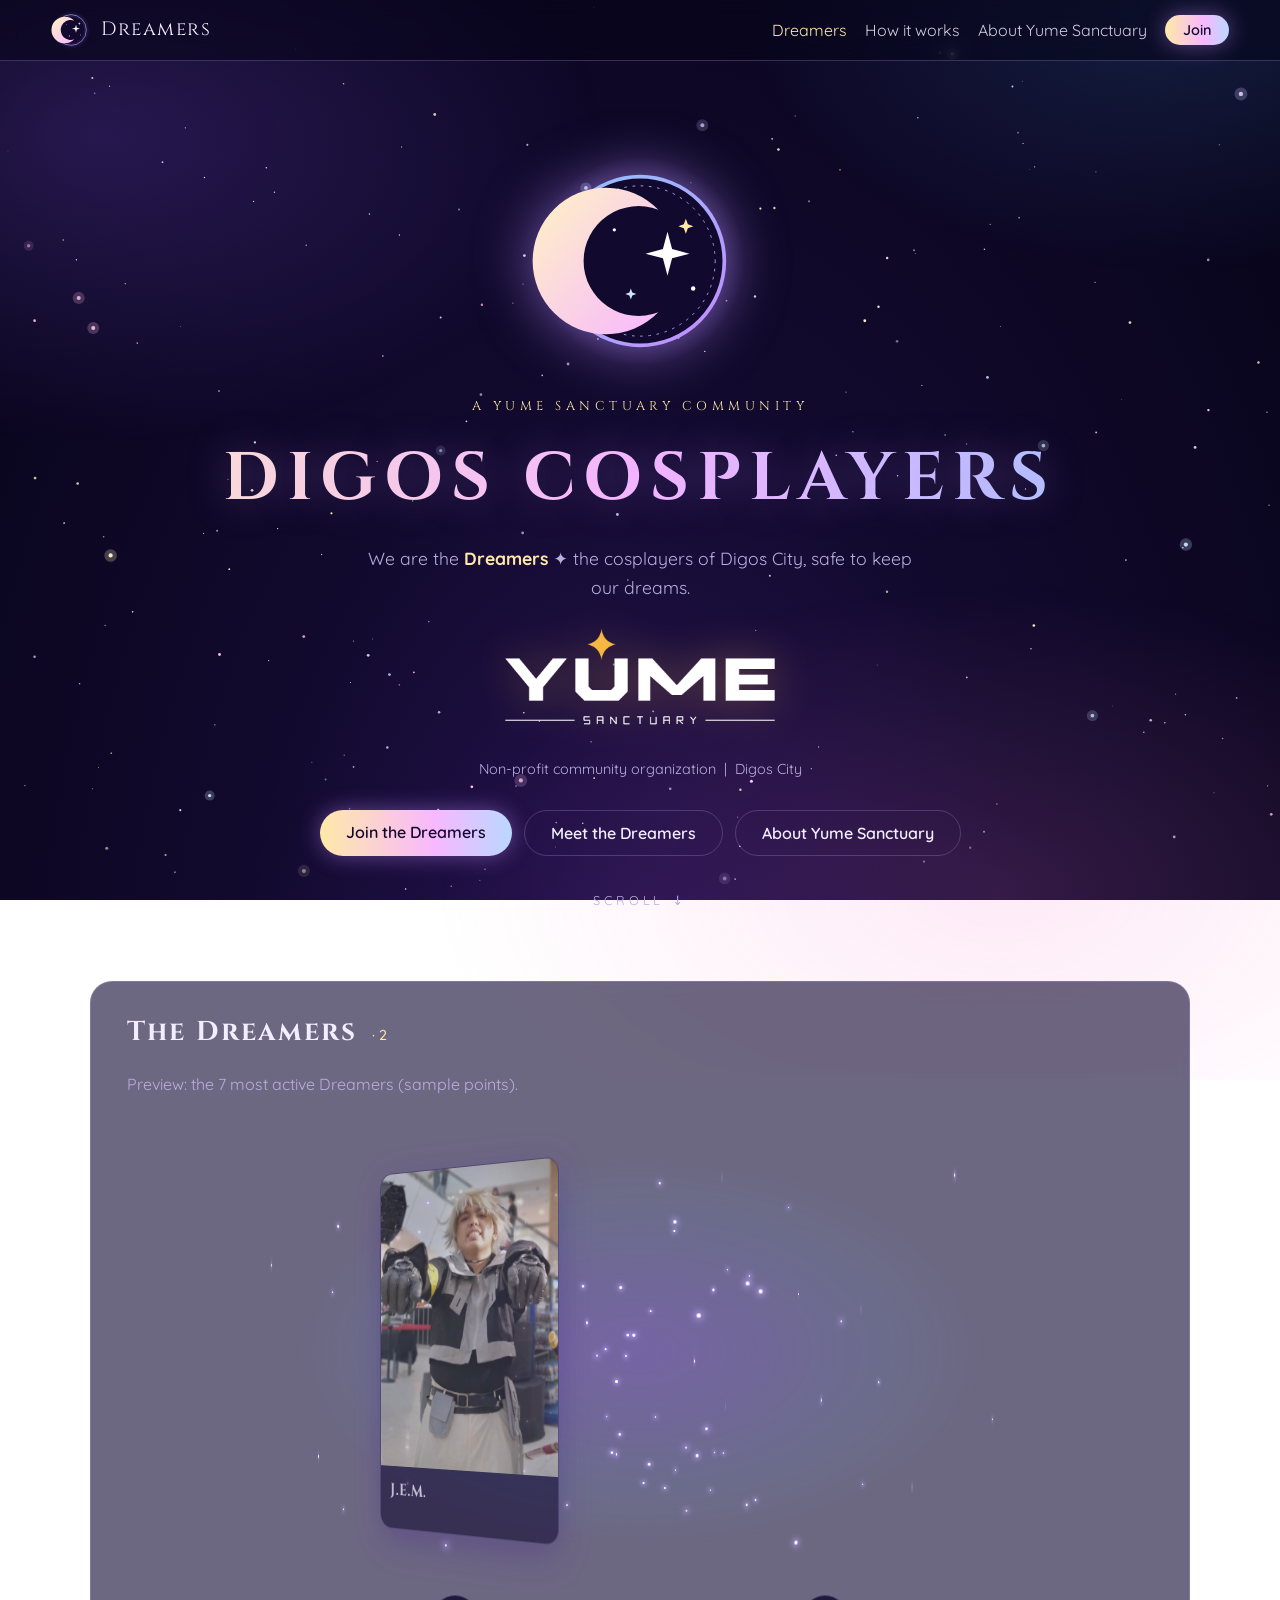
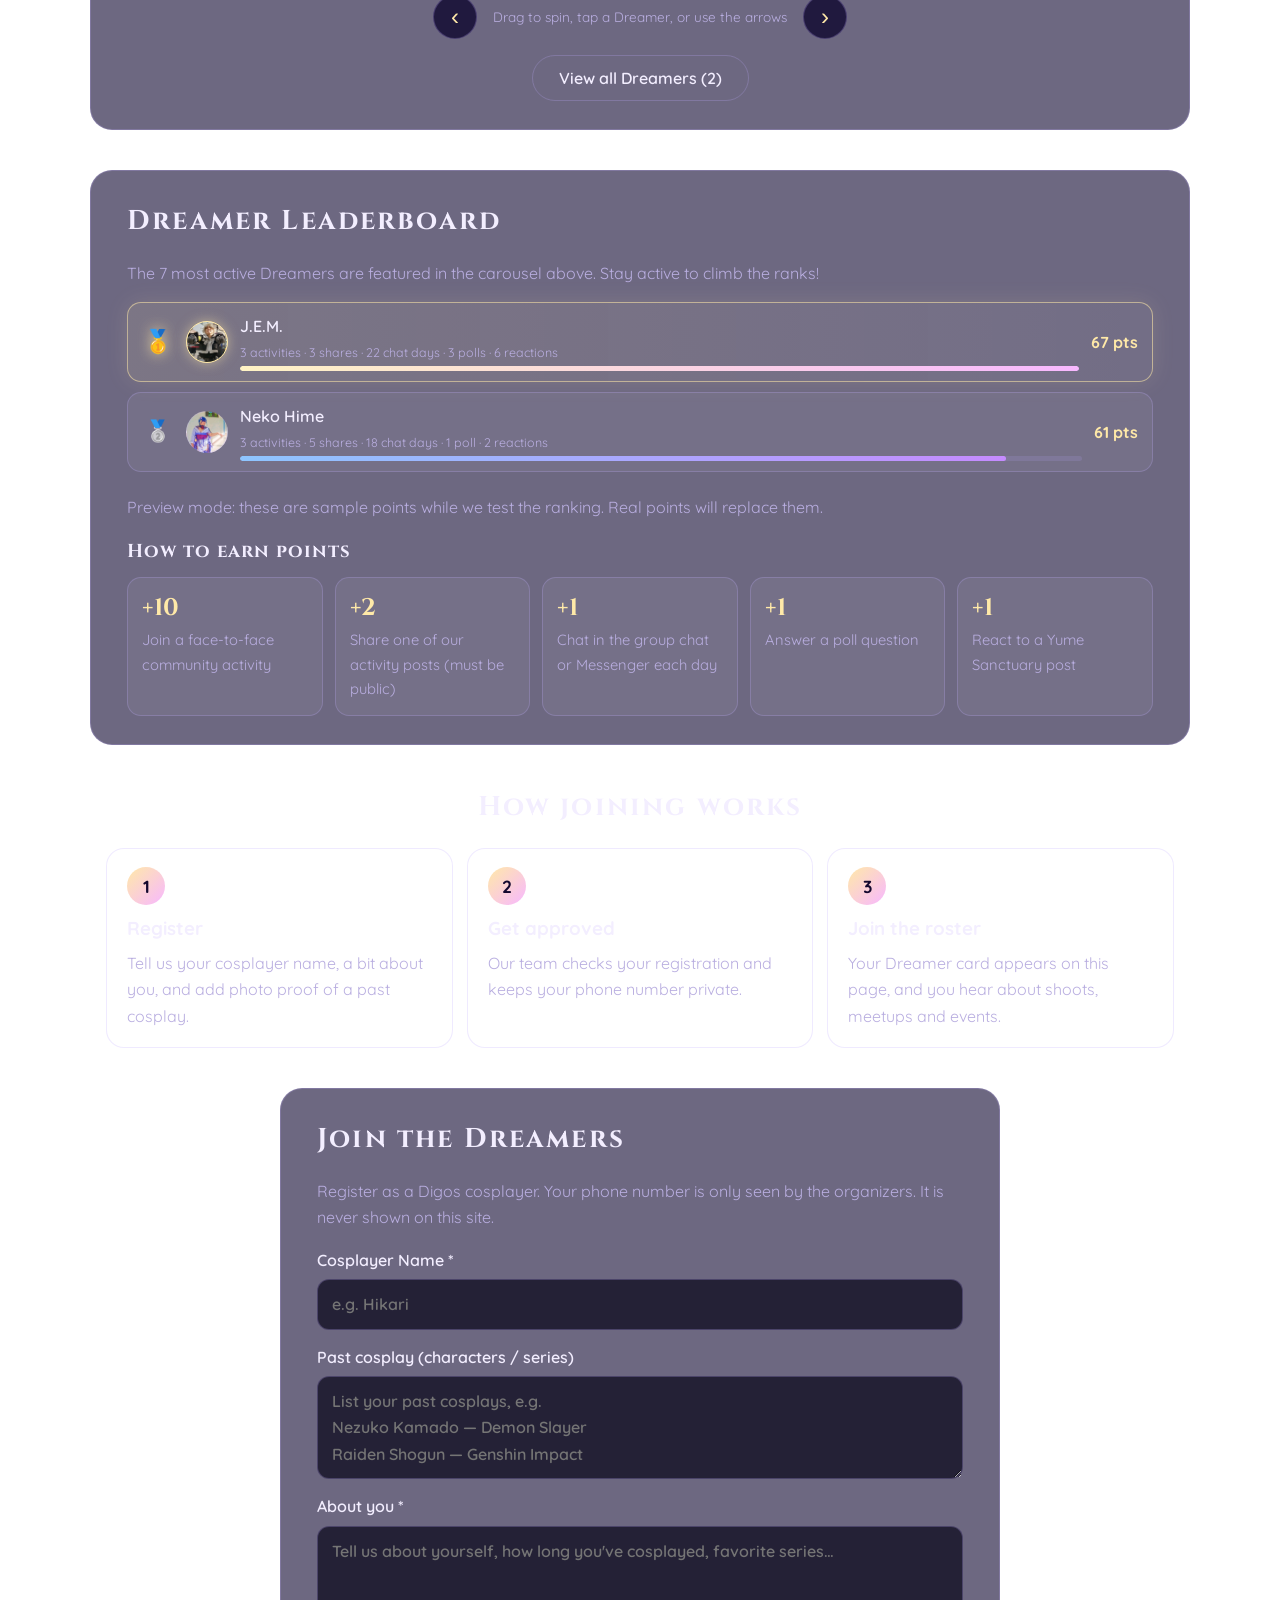
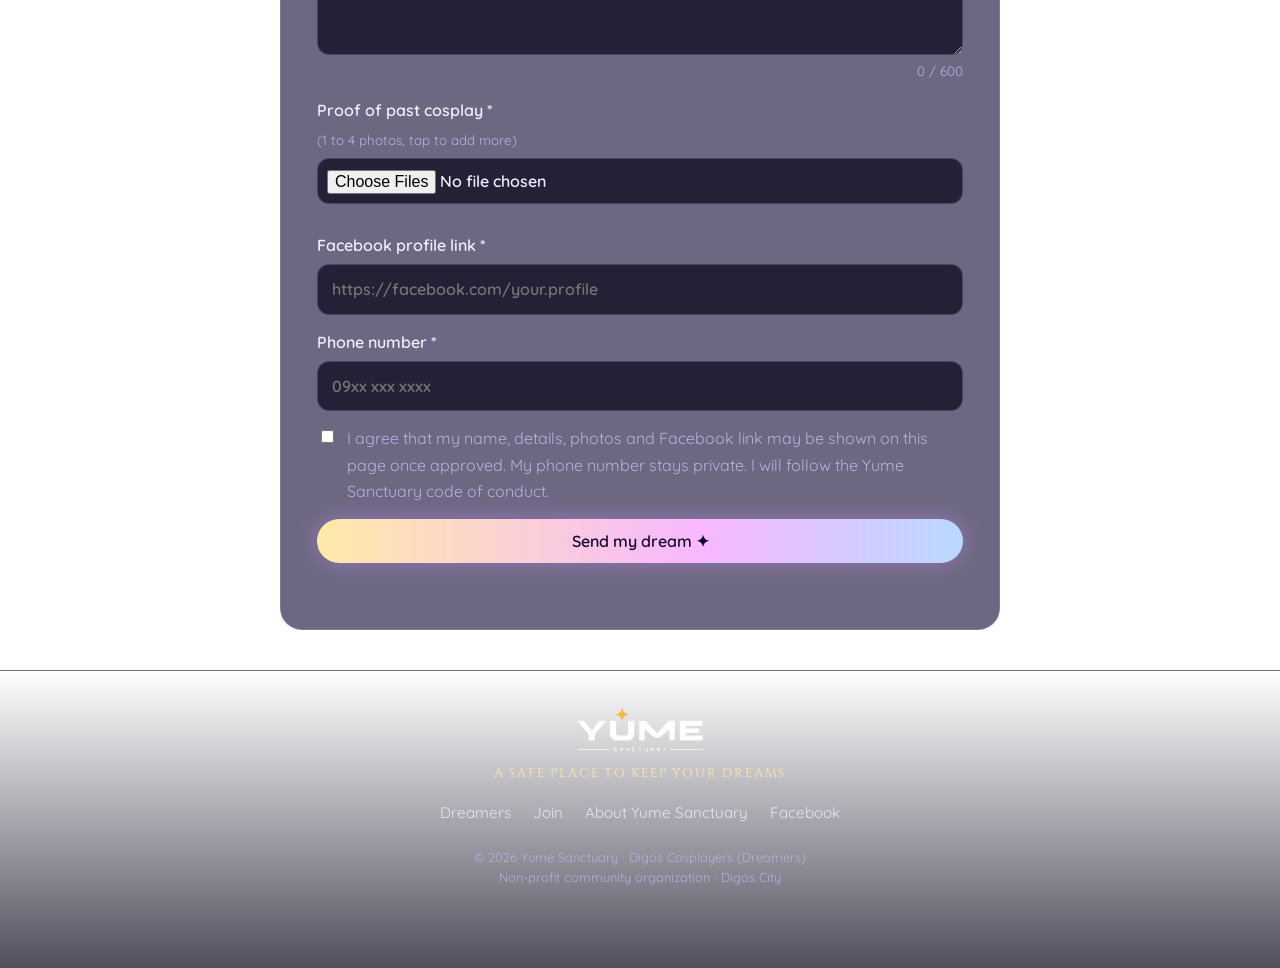
==== commit 1c31ffbb: "Set Yuichikaii avatar photo Co-Authored-By: Claude Sonnet 5.5 <noreply@anthropic.com>" ====
--- a/index.html
+++ b/index.html
@@ -11,18 +11,18 @@
 <meta property="og:description" content="A safe place to keep your dreams. Non-profit community organization, Digos City.">
 <meta property="og:image" content="https://james-marketer.github.io/dreamers-digos-cosplayers/logo.svg">
 <meta name="twitter:card" content="summary">
-<link rel="icon" href="logo.svg?v=40" type="image/svg+xml">
+<link rel="icon" href="logo.svg?v=41" type="image/svg+xml">
 <link rel="preconnect" href="https://fonts.googleapis.com">
 <link rel="preconnect" href="https://fonts.gstatic.com" crossorigin>
 <link href="https://fonts.googleapis.com/css2?family=Cinzel:wght@500;700&family=Quicksand:wght@400;500;600&family=Noto+Serif+JP:wght@500&display=swap" rel="stylesheet">
-<link rel="stylesheet" href="style.css?v=40">
+<link rel="stylesheet" href="style.css?v=41">
 </head>
 <body>
 <a class="skip" href="#main">Skip to content</a>
 <canvas id="sky" aria-hidden="true"></canvas>
 
 <header class="nav">
-  <a class="brand" href="#top"><img src="logo.svg?v=40" alt="" width="40" height="40"><span>Dreamers</span></a>
+  <a class="brand" href="#top"><img src="logo.svg?v=41" alt="" width="40" height="40"><span>Dreamers</span></a>
   <button class="menu" id="menu" aria-label="Menu" aria-expanded="false" aria-controls="nav"><span></span><span></span><span></span></button>
   <nav id="nav">
     <a href="#members">Dreamers</a>
@@ -36,7 +36,7 @@
 <span id="top"></span>
   <!-- HERO -->
   <section class="hero">
-    <img class="logo" src="logo.svg?v=40" alt="Dreamers logo" width="200" height="200">
+    <img class="logo" src="logo.svg?v=41" alt="Dreamers logo" width="200" height="200">
     <p class="eyebrow">a Yume Sanctuary community</p>
     <h1>DIGOS COSPLAYERS</h1>
     <p class="tag">We are the <strong>Dreamers</strong> ✦ the cosplayers of Digos City, safe to keep our dreams.</p>
@@ -329,7 +329,7 @@
   <button class="lbn next" aria-label="Next">›</button>
 </div>
 
-<script src="config.js?v=40"></script>
-<script src="app.js?v=40"></script>
+<script src="config.js?v=41"></script>
+<script src="app.js?v=41"></script>
 </body>
 </html>
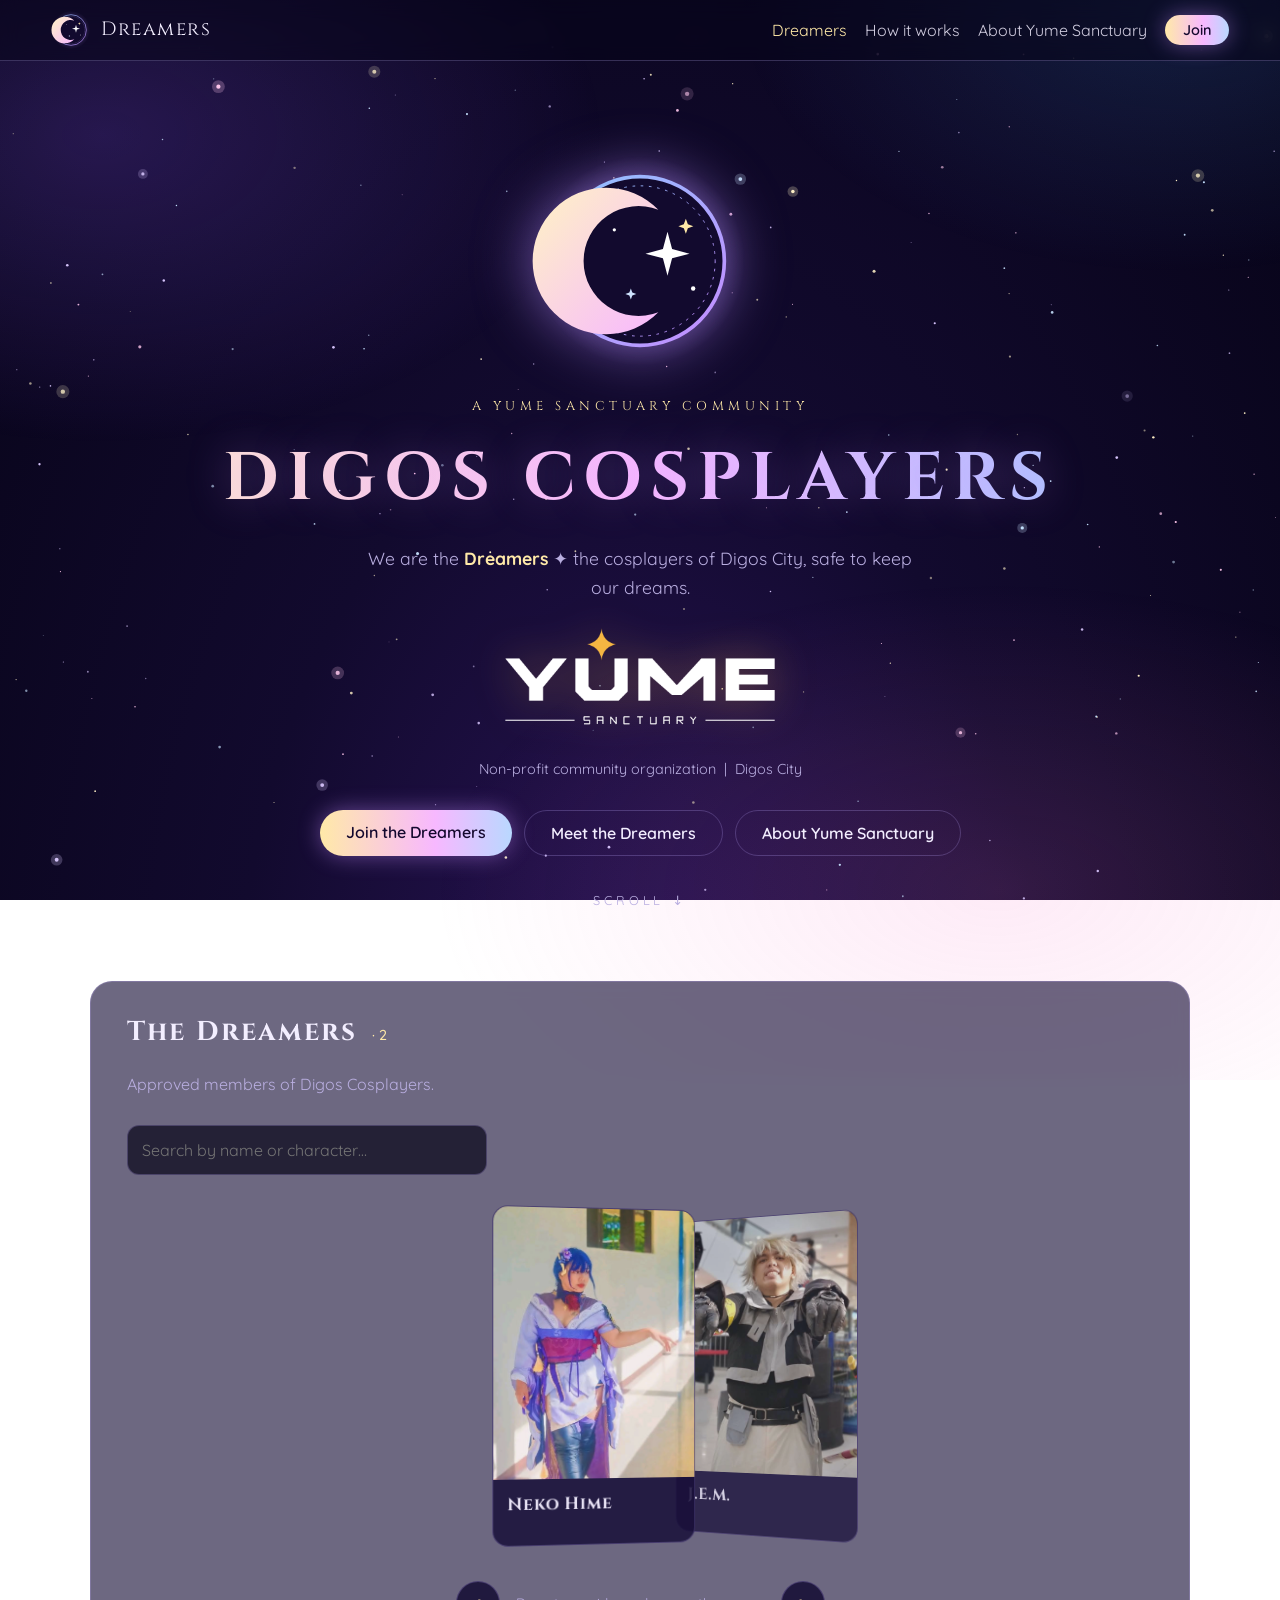
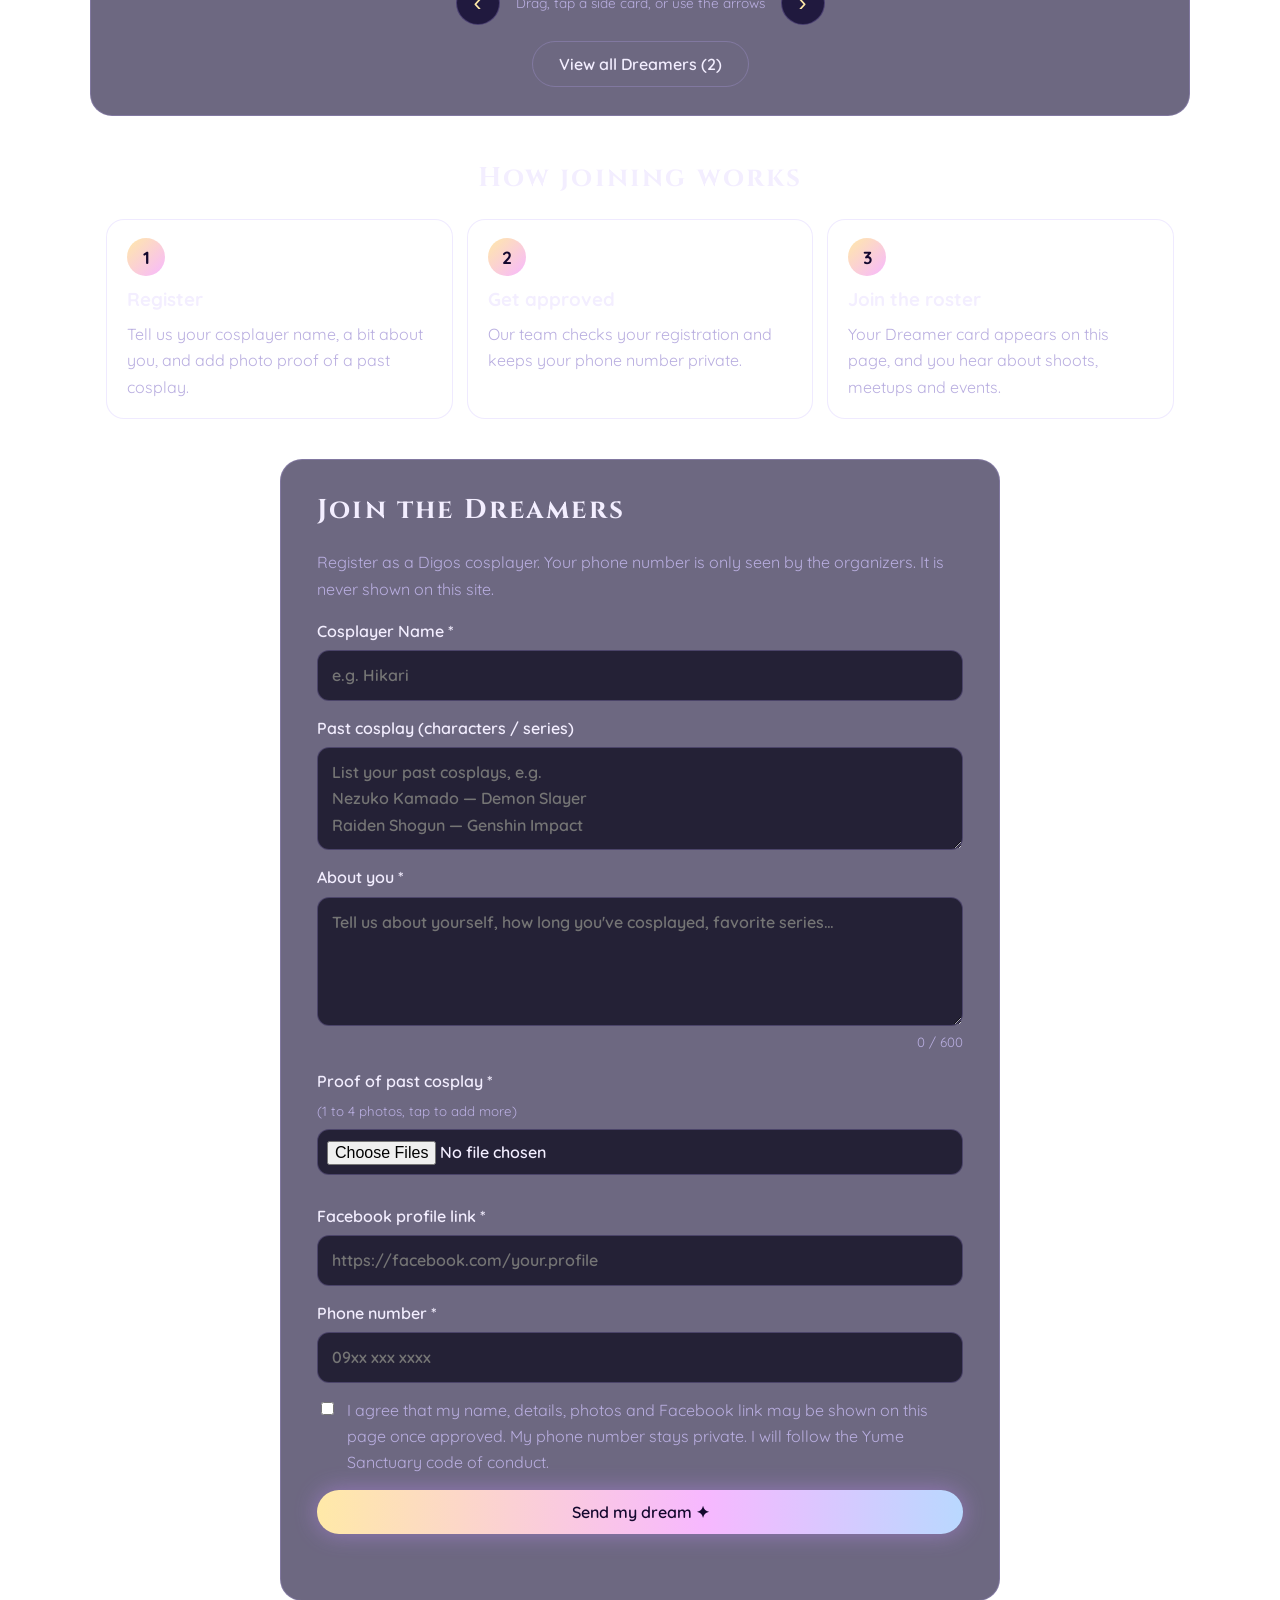
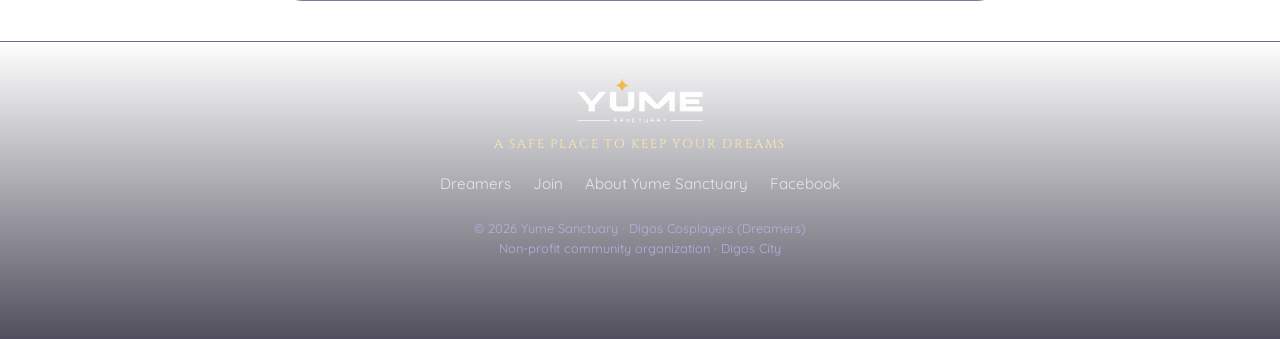
==== commit b525a57e: "Switch ranking off; carousel back to normal Co-Authored-By: Claude Sonnet 5.5 <noreply@anthropic.com" ====
--- a/index.html
+++ b/index.html
@@ -11,18 +11,18 @@
 <meta property="og:description" content="A safe place to keep your dreams. Non-profit community organization, Digos City.">
 <meta property="og:image" content="https://james-marketer.github.io/dreamers-digos-cosplayers/logo.svg">
 <meta name="twitter:card" content="summary">
-<link rel="icon" href="logo.svg?v=41" type="image/svg+xml">
+<link rel="icon" href="logo.svg?v=42" type="image/svg+xml">
 <link rel="preconnect" href="https://fonts.googleapis.com">
 <link rel="preconnect" href="https://fonts.gstatic.com" crossorigin>
 <link href="https://fonts.googleapis.com/css2?family=Cinzel:wght@500;700&family=Quicksand:wght@400;500;600&family=Noto+Serif+JP:wght@500&display=swap" rel="stylesheet">
-<link rel="stylesheet" href="style.css?v=41">
+<link rel="stylesheet" href="style.css?v=42">
 </head>
 <body>
 <a class="skip" href="#main">Skip to content</a>
 <canvas id="sky" aria-hidden="true"></canvas>
 
 <header class="nav">
-  <a class="brand" href="#top"><img src="logo.svg?v=41" alt="" width="40" height="40"><span>Dreamers</span></a>
+  <a class="brand" href="#top"><img src="logo.svg?v=42" alt="" width="40" height="40"><span>Dreamers</span></a>
   <button class="menu" id="menu" aria-label="Menu" aria-expanded="false" aria-controls="nav"><span></span><span></span><span></span></button>
   <nav id="nav">
     <a href="#members">Dreamers</a>
@@ -36,7 +36,7 @@
 <span id="top"></span>
   <!-- HERO -->
   <section class="hero">
-    <img class="logo" src="logo.svg?v=41" alt="Dreamers logo" width="200" height="200">
+    <img class="logo" src="logo.svg?v=42" alt="Dreamers logo" width="200" height="200">
     <p class="eyebrow">a Yume Sanctuary community</p>
     <h1>DIGOS COSPLAYERS</h1>
     <p class="tag">We are the <strong>Dreamers</strong> ✦ the cosplayers of Digos City, safe to keep our dreams.</p>
@@ -329,7 +329,7 @@
   <button class="lbn next" aria-label="Next">›</button>
 </div>
 
-<script src="config.js?v=41"></script>
-<script src="app.js?v=41"></script>
+<script src="config.js?v=42"></script>
+<script src="app.js?v=42"></script>
 </body>
 </html>
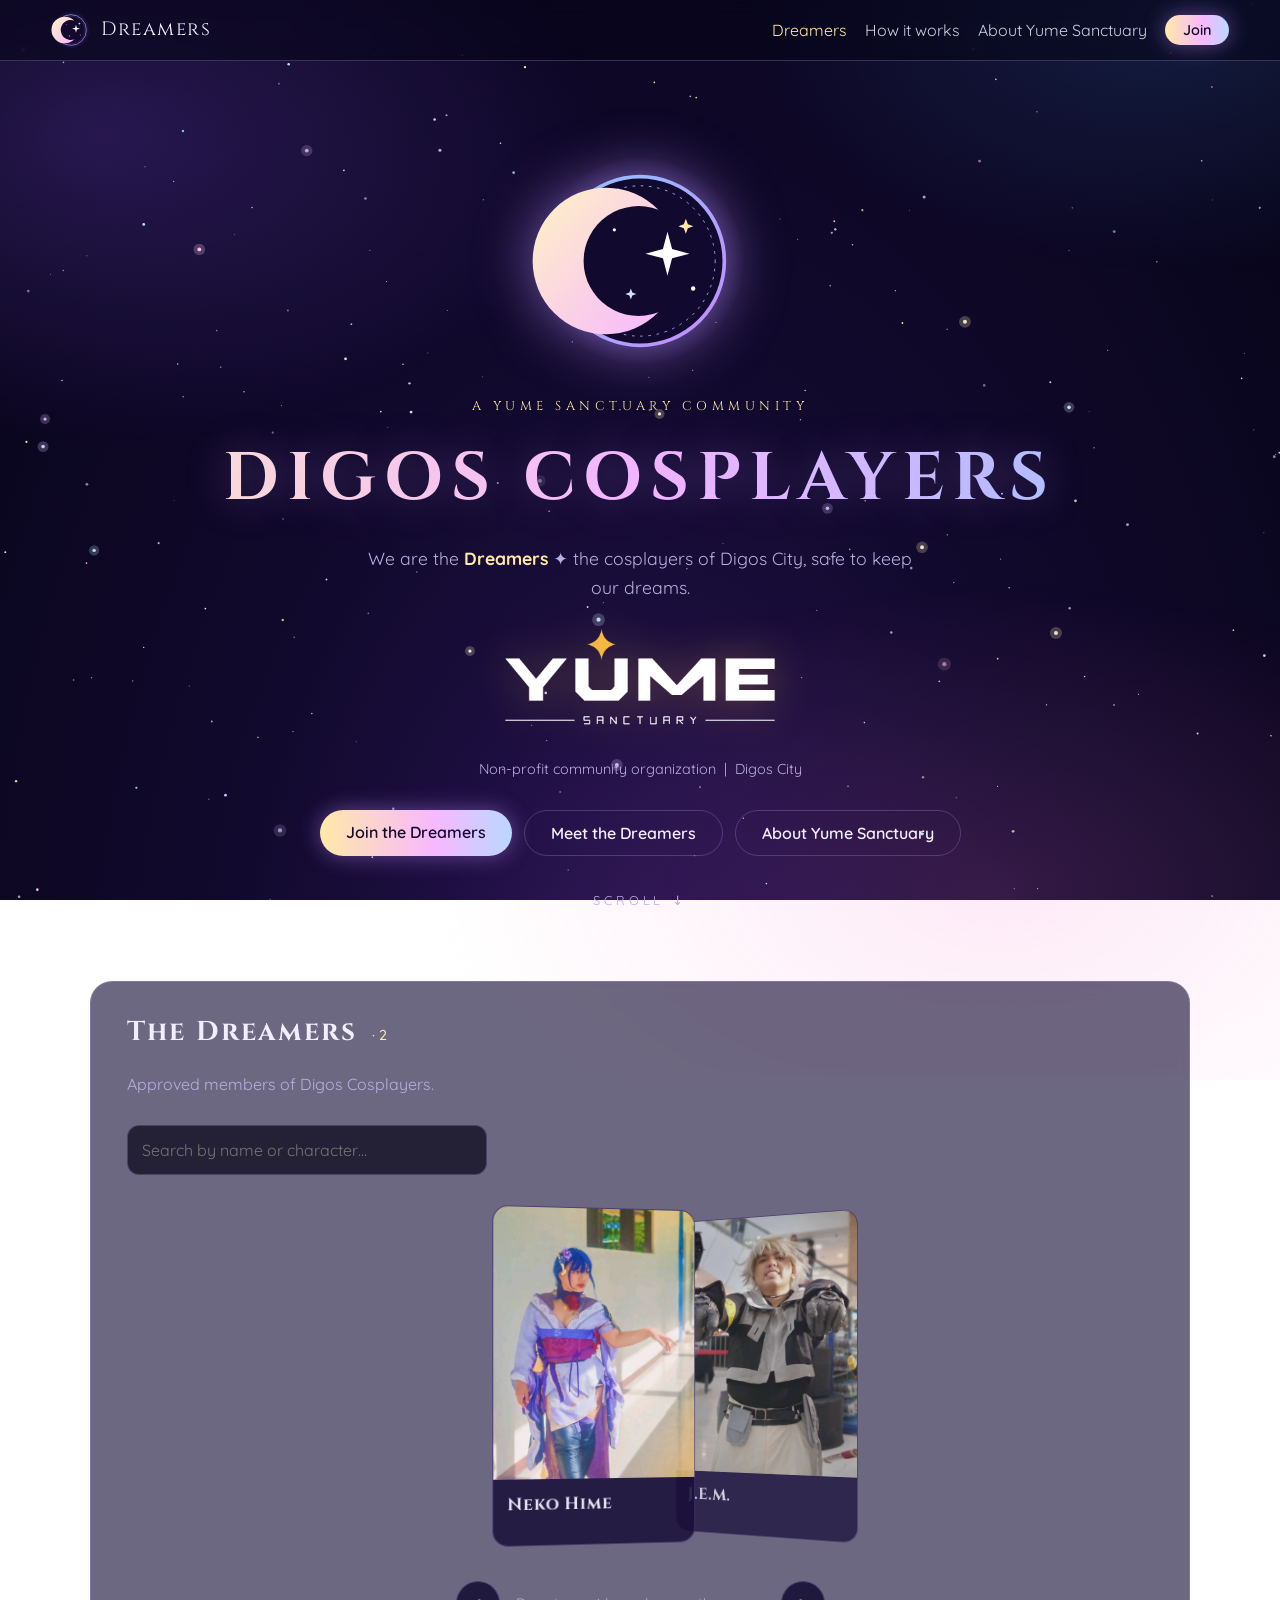
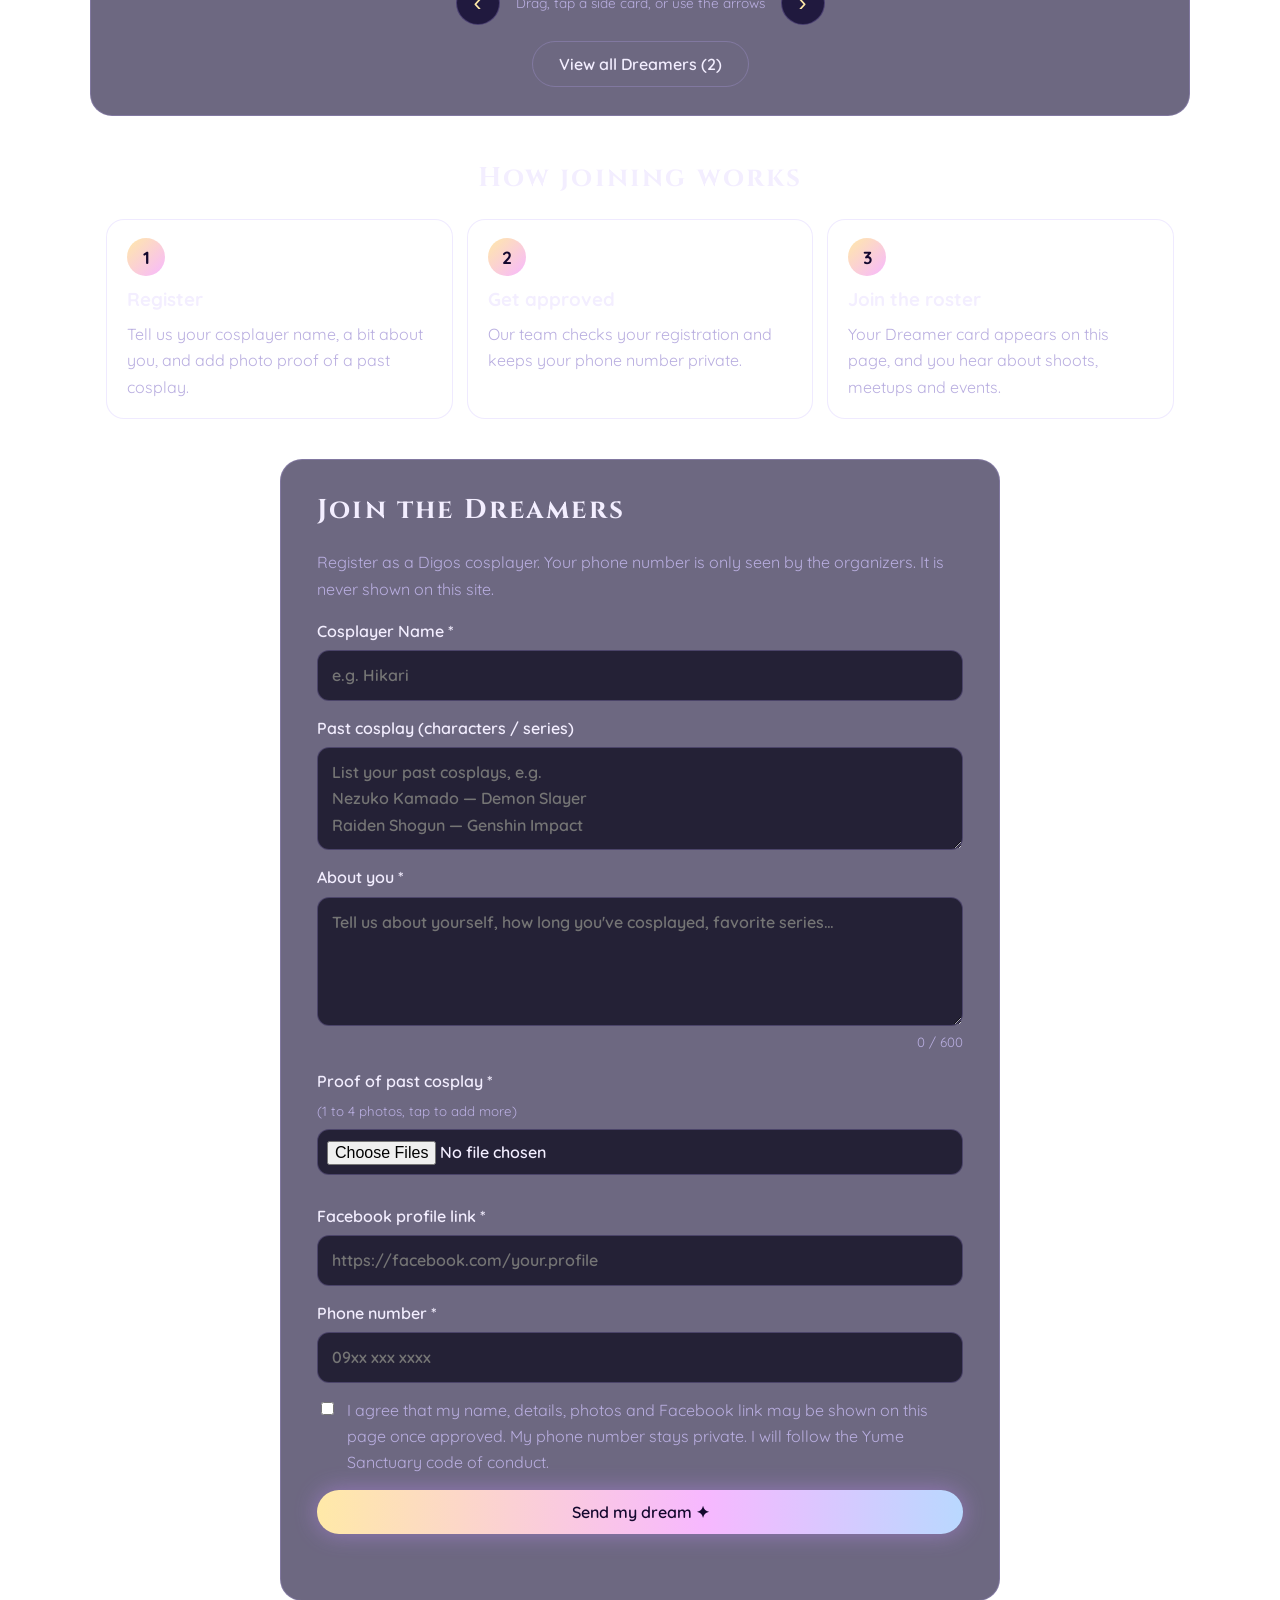
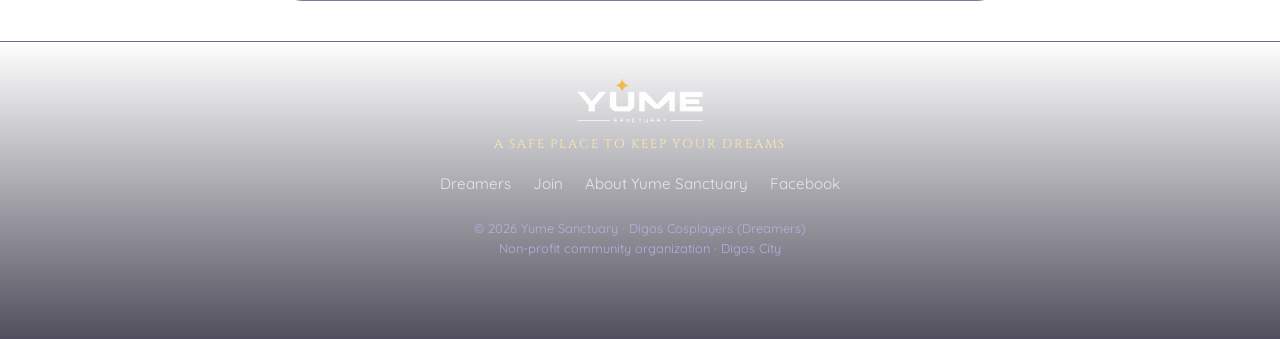
==== commit 696b910e: "Set Rae/Luna avatar photo Co-Authored-By: Claude Sonnet 5.5 <noreply@anthropic.com>" ====
--- a/index.html
+++ b/index.html
@@ -11,18 +11,18 @@
 <meta property="og:description" content="A safe place to keep your dreams. Non-profit community organization, Digos City.">
 <meta property="og:image" content="https://james-marketer.github.io/dreamers-digos-cosplayers/logo.svg">
 <meta name="twitter:card" content="summary">
-<link rel="icon" href="logo.svg?v=42" type="image/svg+xml">
+<link rel="icon" href="logo.svg?v=43" type="image/svg+xml">
 <link rel="preconnect" href="https://fonts.googleapis.com">
 <link rel="preconnect" href="https://fonts.gstatic.com" crossorigin>
 <link href="https://fonts.googleapis.com/css2?family=Cinzel:wght@500;700&family=Quicksand:wght@400;500;600&family=Noto+Serif+JP:wght@500&display=swap" rel="stylesheet">
-<link rel="stylesheet" href="style.css?v=42">
+<link rel="stylesheet" href="style.css?v=43">
 </head>
 <body>
 <a class="skip" href="#main">Skip to content</a>
 <canvas id="sky" aria-hidden="true"></canvas>
 
 <header class="nav">
-  <a class="brand" href="#top"><img src="logo.svg?v=42" alt="" width="40" height="40"><span>Dreamers</span></a>
+  <a class="brand" href="#top"><img src="logo.svg?v=43" alt="" width="40" height="40"><span>Dreamers</span></a>
   <button class="menu" id="menu" aria-label="Menu" aria-expanded="false" aria-controls="nav"><span></span><span></span><span></span></button>
   <nav id="nav">
     <a href="#members">Dreamers</a>
@@ -36,7 +36,7 @@
 <span id="top"></span>
   <!-- HERO -->
   <section class="hero">
-    <img class="logo" src="logo.svg?v=42" alt="Dreamers logo" width="200" height="200">
+    <img class="logo" src="logo.svg?v=43" alt="Dreamers logo" width="200" height="200">
     <p class="eyebrow">a Yume Sanctuary community</p>
     <h1>DIGOS COSPLAYERS</h1>
     <p class="tag">We are the <strong>Dreamers</strong> ✦ the cosplayers of Digos City, safe to keep our dreams.</p>
@@ -329,7 +329,7 @@
   <button class="lbn next" aria-label="Next">›</button>
 </div>
 
-<script src="config.js?v=42"></script>
-<script src="app.js?v=42"></script>
+<script src="config.js?v=43"></script>
+<script src="app.js?v=43"></script>
 </body>
 </html>
